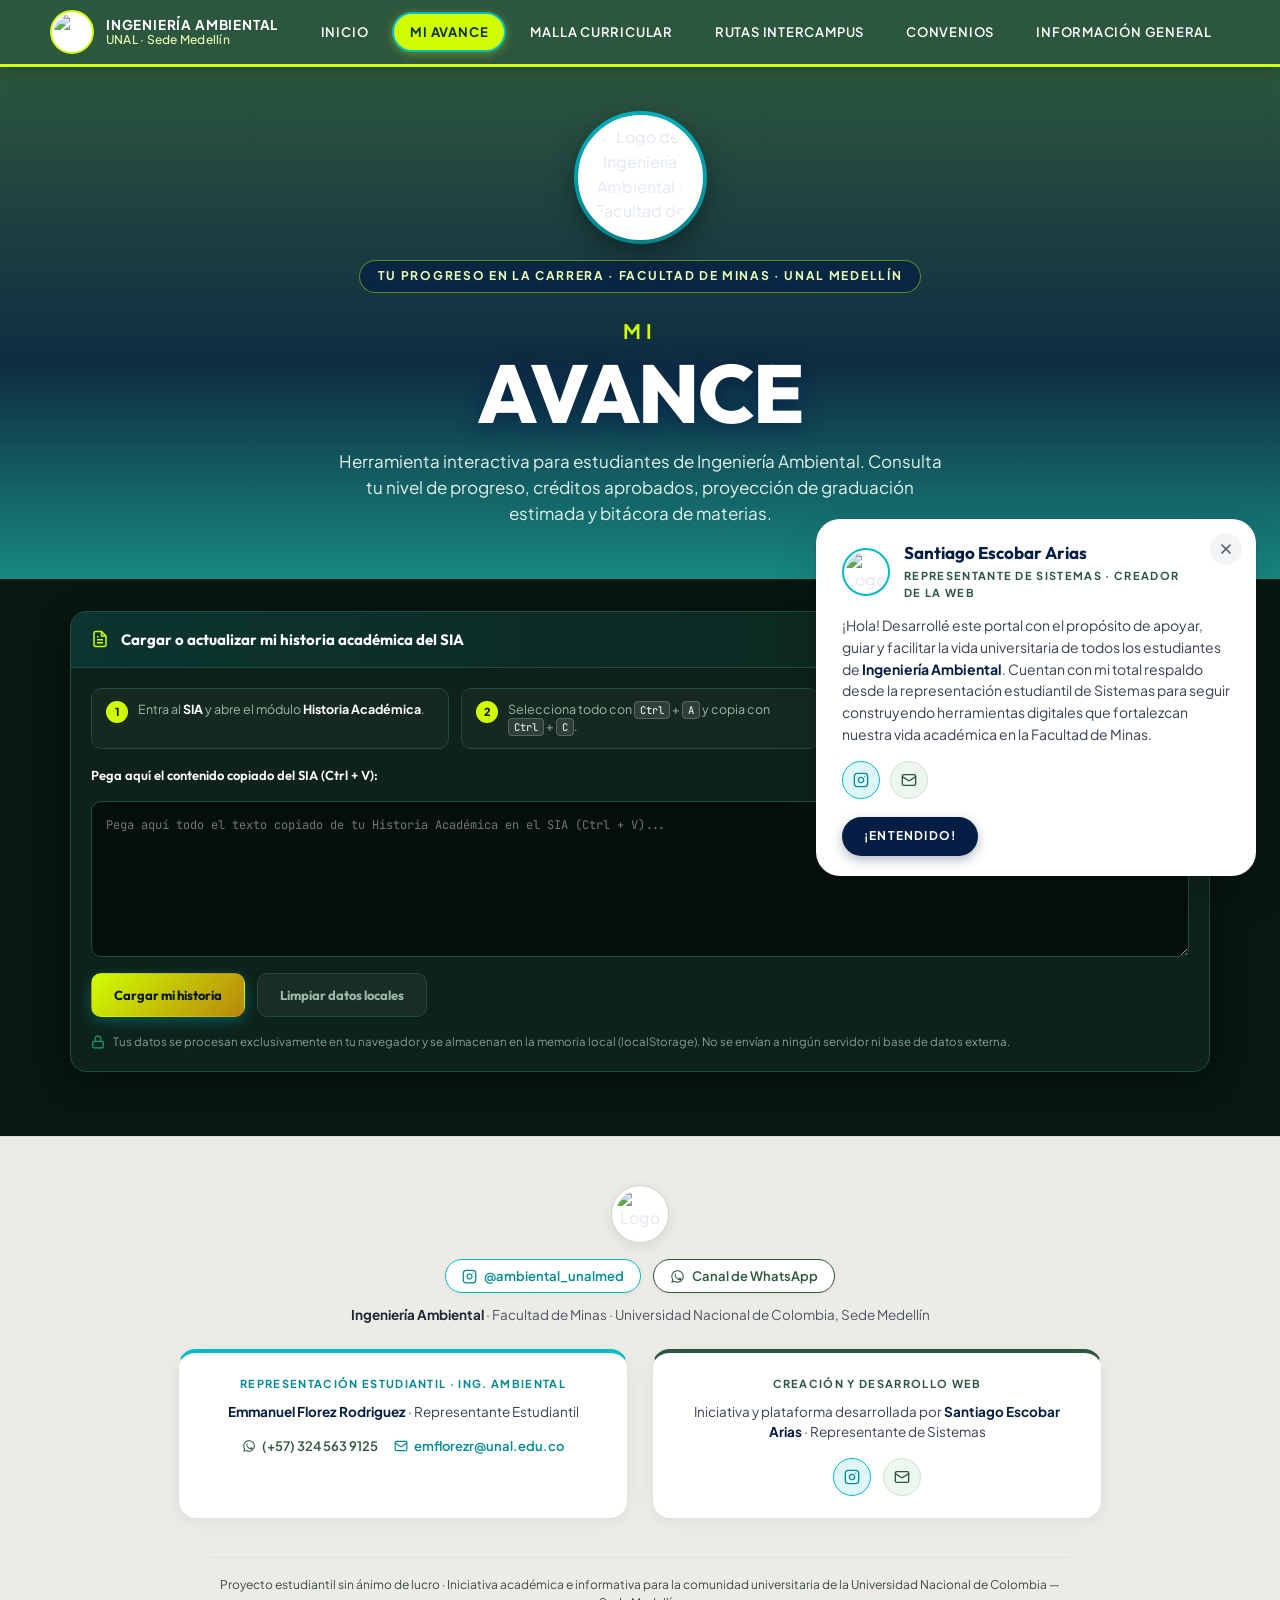
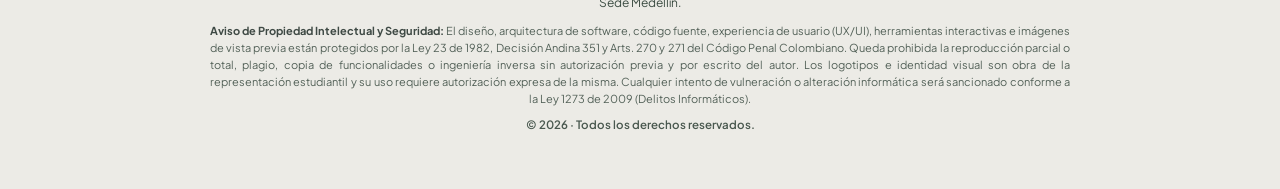
==== avance.html @ 19f37928 "Integración mi avance" ====
<!doctype html>
<!-- ==============================================================================
   PORTAL WEB OFICIAL · INGENIERÍA AMBIENTAL · FACULTAD DE MINAS · UNAL MEDELLÍN
   Módulo Mi Avance: panel de progreso, proyección de graduación y bitácora académica.
   Plan 3529 · 174 créditos exigidos · Todos los derechos reservados © 2026.
   ============================================================================== -->
<html lang="es">
<head>
  <meta charset="utf-8">
  <meta name="viewport" content="width=device-width, initial-scale=1">
  <title>Mi Avance · Ingeniería Ambiental UNAL Medellín</title>
  <meta name="description" content="Consulta tu nivel en la carrera de Ingeniería Ambiental, tu proyección de graduación, créditos aprobados y materias cursadas a partir de tu historia académica del SIA.">
  <link rel="icon" type="image/png" href="img/favicon.png">
  <link rel="preconnect" href="https://fonts.googleapis.com">
  <link rel="preconnect" href="https://fonts.gstatic.com" crossorigin>
  <link rel="stylesheet" href="https://fonts.googleapis.com/css2?family=Outfit:wght@400;500;600;700;800&family=Plus+Jakarta+Sans:ital,wght@0,400;0,500;0,600;0,700;0,800;1,400;1,600&family=JetBrains+Mono:wght@500;700&display=swap">
  <link rel="stylesheet" href="css/base.css">
  <link rel="stylesheet" href="css/avance.css">
</head>
<body data-pagina="avance">

  <div id="barra"></div>

  <!-- PORTADA -->
  <section class="portada portada--corta foto foto--panoramica">
    <div class="contenedor portada__contenido">
      <div class="portada__logo-wrap">
        <img class="portada__logo" src="img/logo-ambiental.png" alt="Logo de Ingeniería Ambiental · Facultad de Minas" width="115" height="115">
      </div>
      <p class="portada__lugar">Tu progreso en la carrera · Facultad de Minas · UNAL Medellín</p>
      <h1 class="portada__titulo">
        <span class="portada__antetitulo">Mi</span>
        <span class="letras-varsity">Avance</span>
      </h1>
      <p class="portada__texto">Herramienta interactiva para estudiantes de Ingeniería Ambiental. Consulta tu nivel de progreso, créditos aprobados, proyección de graduación estimada y bitácora de materias.</p>
    </div>
  </section>

  <main>
    <section class="seccion avance" aria-label="Mi avance en la carrera">
      <div class="contenedor avance__contenedor">

        <!-- ENTRADA: CARGAR / ACTUALIZAR HISTORIA ACADÉMICA -->
        <details class="entrada" id="entrada" open>
          <summary class="entrada__resumen">
            <span class="entrada__resumen-icono" aria-hidden="true">
              <svg viewBox="0 0 24 24" fill="none" stroke="currentColor" stroke-width="2" width="18" height="18"><path d="M14 2H6a2 2 0 0 0-2 2v16a2 2 0 0 0 2 2h12a2 2 0 0 0 2-2V8z"/><polyline points="14 2 14 8 20 8"/><line x1="16" y1="13" x2="8" y2="13"/><line x1="16" y1="17" x2="8" y2="17"/><polyline points="10 9 9 9 8 9"/></svg>
            </span>
            <span class="entrada__resumen-texto">Cargar o actualizar mi historia académica del SIA</span>
            <span class="entrada__resumen-flecha" aria-hidden="true">▼</span>
          </summary>
          <div class="entrada__cuerpo">
            <ol class="entrada__pasos">
              <li><b>1</b><span>Entra al <strong>SIA</strong> y abre el módulo <strong>Historia Académica</strong>.</span></li>
              <li><b>2</b><span>Selecciona todo con <kbd>Ctrl</kbd> + <kbd>A</kbd> y copia con <kbd>Ctrl</kbd> + <kbd>C</kbd>.</span></li>
              <li><b>3</b><span>Pega aquí abajo y dale <strong>Cargar mi historia</strong>.</span></li>
            </ol>
            <label class="entrada__etiqueta" for="historia-texto">Pega aquí el contenido copiado del SIA (Ctrl + V):</label>
            <textarea id="historia-texto" class="entrada__texto" rows="7" spellcheck="false" placeholder="Pega aquí todo el texto copiado de tu Historia Académica en el SIA (Ctrl + V)..."></textarea>
            <p class="entrada__error" id="entrada-error" role="alert" hidden></p>
            <div class="entrada__acciones">
              <button type="button" class="boton-juego" id="btn-guardar">Cargar mi historia</button>
              <button type="button" class="boton-juego boton-juego--suave" id="btn-borrar">Limpiar datos locales</button>
            </div>
            <p class="entrada__privacidad">
              <svg viewBox="0 0 24 24" fill="none" stroke="currentColor" stroke-width="2" width="14" height="14" aria-hidden="true"><rect width="18" height="11" x="3" y="11" rx="2" ry="2"/><path d="M7 11V7a5 5 0 0 1 10 0v4"/></svg>
              <span>Tus datos se procesan exclusivamente en tu navegador y se almacenan en la memoria local (localStorage). No se envían a ningún servidor ni base de datos externa.</span>
            </p>
          </div>
        </details>

        <!-- PANTALLA DE JUEGO / AVANCE -->
        <div id="avance-juego" hidden></div>

      </div>
    </section>
  </main>

  <div id="pie"></div>

  <!-- SCRIPTS -->
  <script src="js/comun.js"></script>
  <script src="js/avance-lector.js"></script>
  <script src="js/avance.js"></script>
</body>
</html>
---- css/base.css ----
/* =========================================================
   INGENIERÍA AMBIENTAL · UNAL MEDELLÍN — ESTILOS COMUNES
   Los usan todas las páginas (módulos).
   1. Variables y base
   2. Fondos con fotos
   3. Barra superior y navegación
   4. Portada
   5. Títulos de sección y mensajes
   6. Pie (Diseño con dos tarjetas oficiales)
   7. Mensaje flotante de bienvenida (Diseño modal oficial)
   ========================================================= */


/* ---------- 1. Variables y base ---------- */

:root {
  /* Paleta Oficial Ingeniería Ambiental */
  --verde-bosque: #2c563e;       /* Dominante principal de marca (header, tarjetas, acentos) */
  --turquesa: #00bcc8;           /* Acento acuático y recursos hídricos */
  --lima-vibrante: #d0ff01;      /* Acento neón (botones primarios, tabs activas, badges) */
  --lima-suave: #ecffb6;         /* Fondo suave de insignias y elementos secundarios */
  --azul-marino: #031d44;        /* Contraste profundo para textos y sombras */

  --color-primario: var(--verde-bosque);
  --color-acento: var(--lima-vibrante);
  --color-secundario: var(--turquesa);

  --azul: #008a94;
  --azul-oscuro: #031d44;
  --azul-brillante: #00bcc8;
  --papel: #f4f6f4;
  --tinta: #14221d;
  --tinta-suave: #2d3f35;
  --gris: #5a6e63;
  --linea: #dbe4dd;

  /* Colores de los componentes de la malla (identidad gráfica Ingeniería Ambiental) */
  --fundamentacion: #028090;     /* Turquesa Hídrico (Agua, Clima, Atmósfera y Ciencias Básicas) */
  --disciplinar: #2c563e;        /* Verde Bosque (Biosfera, Ecosistemas y Gestión Ambiental) */
  --libre: #b45309;              /* Ámbar Solar (Energía Solar, Tierra y Electivas) */

  /* Tipografías modernas que evocan Ingeniería Ambiental y Sostenibilidad */
  --letra-titulo: 'Outfit', -apple-system, BlinkMacSystemFont, "Segoe UI", Roboto, sans-serif;
  --letra-universidad: 'Plus Jakarta Sans', -apple-system, BlinkMacSystemFont, "Segoe UI", Roboto, sans-serif;
  --letra-texto: 'Plus Jakarta Sans', -apple-system, BlinkMacSystemFont, "Segoe UI", Roboto, sans-serif;
  --letra-estrecha: 'Plus Jakarta Sans', -apple-system, BlinkMacSystemFont, "Segoe UI", Roboto, sans-serif;
}

*, *::before, *::after { box-sizing: border-box; }
[hidden] { display: none !important; }

html { scroll-behavior: smooth; }

body {
  margin: 0;
  font-family: var(--letra-texto);
  line-height: 1.55;
  color: var(--tinta);
  background: url(../img/textura.svg), var(--papel);
}

h1, h2, h3, h4, p { margin: 0; }
svg { display: block; }
button { font: inherit; color: inherit; cursor: pointer; }
a { color: var(--azul); }

.contenedor {
  width: min(1180px, 100% - 32px);
  margin-inline: auto;
}

.solo-lectores {
  position: absolute;
  width: 1px; height: 1px;
  overflow: hidden;
  clip-path: inset(50%);
  white-space: nowrap;
}

@keyframes aparecer {
  from { opacity: 0; transform: translateY(8px); }
  to { opacity: 1; transform: none; }
}


/* ---------- 2. Fondos con fotos de la Facultad de Minas / Entorno Ambiental ----------
   Uso: class="foto foto--entrada". La foto va en ::before y un velo ambiental en ::after. */

.foto {
  position: relative;
  isolation: isolate;
  overflow: hidden;
  background-color: var(--verde-bosque);
}
.foto::before,
.foto::after {
  content: '';
  position: absolute;
  z-index: -1;
}
.foto::before {
  inset: -14px;
  background-size: cover;
  background-position: center;
  filter: blur(2px);
}
.foto::after {
  inset: 0;
  background: linear-gradient(180deg, rgba(44, 86, 62, 0.84) 0%, rgba(3, 29, 68, 0.72) 58%, rgba(0, 188, 200, 0.48) 100%);
}
.foto--entrada::before { background-image: url(../img/parque-old-providence.jpg); }
.foto--panoramica::before,
.foto--edificio::before { background-image: url(../img/providencia-panoramica.jpg); }


/* ---------- 3. Barra superior y navegación ---------- */

.barra {
  position: sticky;
  top: 0;
  z-index: 20;
  background: var(--verde-bosque);
  border-bottom: 3.5px solid var(--lima-vibrante);
  box-shadow: 0 4px 20px -6px rgba(10, 35, 20, .6);
}
.barra__contenido {
  display: flex;
  align-items: center;
  justify-content: space-between;
  gap: 16px;
  min-height: 64px;
}
.barra__marca {
  display: flex;
  align-items: center;
  gap: 12px;
  color: #fff;
  text-decoration: none;
}
.barra__escudo { width: 44px; height: 44px; flex: none; display: flex; align-items: center; justify-content: center; }
.barra__escudo-img {
  width: 44px;
  height: 44px;
  border-radius: 50%;
  object-fit: contain;
  padding: 2px;
  border: 2px solid var(--lima-vibrante);
  background: #fff;
  display: block;
}
.barra__texto {
  display: flex;
  flex-direction: column;
  font-family: var(--letra-universidad);
  font-size: 13.5px;
  font-weight: 700;
  line-height: 1.2;
  letter-spacing: .06em;
  text-transform: uppercase;
  color: #ffffff;
}
.barra__texto small {
  font-family: var(--letra-texto);
  font-size: 12px;
  letter-spacing: .02em;
  text-transform: none;
  color: var(--lima-suave);
  font-weight: 500;
}

.nav { display: flex; gap: 6px; }
.nav a {
  padding: 8px 16px;
  border-radius: 999px;
  border: 2px solid transparent;
  font-family: var(--letra-universidad);
  font-size: 13px;
  letter-spacing: .06em;
  text-transform: uppercase;
  font-weight: 600;
  text-decoration: none;
  white-space: nowrap;
  color: #ffffff;
  transition: background .15s, color .15s, border-color .15s;
}
.nav a:hover {
  background: rgba(255, 255, 255, .15);
  color: var(--lima-vibrante);
}
.nav a[aria-current="page"] {
  background: var(--lima-vibrante);
  color: #143021;
  border-color: var(--turquesa);
  font-weight: 700;
  box-shadow: 0 2px 10px rgba(208, 255, 1, .35);
}
.nav a:focus-visible { outline: 3px solid var(--lima-vibrante); outline-offset: 2px; }

/* Botón menú móvil (oculto en pantallas grandes) */
.barra__boton-menu {
  display: none;
  align-items: center;
  gap: 8px;
  padding: 8px 14px;
  border-radius: 999px;
  border: 1.5px solid rgba(255, 255, 255, 0.35);
  background: rgba(255, 255, 255, 0.1);
  color: #fff;
  font-family: var(--letra-universidad);
  font-size: 12px;
  letter-spacing: .1em;
  text-transform: uppercase;
  font-weight: 600;
  transition: background .15s, border-color .15s, color .15s, transform .1s;
}
.barra__boton-menu:hover {
  background: rgba(255, 255, 255, 0.2);
  border-color: #fff;
}
.barra__boton-menu:active {
  transform: scale(0.97);
}
.barra__boton-menu:focus-visible {
  outline: 3px solid var(--lima-vibrante);
  outline-offset: 2px;
}
.barra__icono {
  width: 18px;
  height: 18px;
  display: flex;
  align-items: center;
  justify-content: center;
}
.barra__icono svg {
  width: 18px;
  height: 18px;
}
.barra__icono--cerrar {
  display: none;
}

/* Estado abierto en la barra */
.barra.is-menu-abierto .barra__boton-menu {
  background: #fff;
  color: var(--verde-bosque);
  border-color: var(--lima-vibrante);
}
.barra.is-menu-abierto .barra__icono--abrir {
  display: none;
}
.barra.is-menu-abierto .barra__icono--cerrar {
  display: flex;
}


/* ---------- 4. Portada ---------- */

.portada__contenido {
  display: flex;
  flex-direction: column;
  align-items: center;
  text-align: center;
  padding: 72px 0 80px;
}
.portada--corta .portada__contenido { padding: 48px 0 52px; }

.portada__lugar {
  display: inline-flex;
  align-items: center;
  gap: 8px;
  padding: 6px 18px;
  border-radius: 999px;
  background: rgba(3, 29, 68, 0.65);
  border: 1.5px solid rgba(208, 255, 1, 0.45);
  color: var(--lima-suave);
  font-family: var(--letra-universidad);
  font-size: 12px;
  font-weight: 700;
  letter-spacing: .14em;
  text-transform: uppercase;
  margin-bottom: 16px;
  backdrop-filter: blur(8px);
}
.portada__titulo { margin-top: 6px; }
.portada__antetitulo {
  display: block;
  font-family: var(--letra-universidad);
  font-size: clamp(14px, 2.2vw, 20px);
  letter-spacing: .25em;
  text-transform: uppercase;
  color: var(--lima-vibrante);
  font-weight: 700;
  margin-bottom: 6px;
}

/* Tipografía de portada moderna y ambiental */
.letras-varsity {
  position: relative;
  display: inline-block;
  font-family: var(--letra-titulo);
  font-weight: 800;
  font-size: clamp(48px, 9vw, 98px);
  line-height: 1;
  letter-spacing: -0.02em;
  text-transform: uppercase;
  color: #ffffff;
  text-shadow: 0 4px 22px rgba(3, 29, 68, 0.75);
}
.portada--corta .letras-varsity { font-size: clamp(40px, 7vw, 82px); }
.letras-varsity--sub {
  display: block;
  margin-top: 4px;
  font-size: clamp(44px, 8.5vw, 92px);
  letter-spacing: -0.01em;
  background: linear-gradient(135deg, #00bcc8 0%, #d0ff01 100%);
  -webkit-background-clip: text;
  -webkit-text-fill-color: transparent;
  filter: drop-shadow(0 4px 18px rgba(3, 29, 68, 0.6));
}
.letras-varsity::before {
  display: none;
}

.portada__logo-wrap {
  margin-bottom: 20px;
}
.portada__logo {
  width: 125px;
  height: 125px;
  border-radius: 50%;
  object-fit: contain;
  padding: 6px;
  border: 4px solid #fff;
  box-shadow: 0 10px 30px rgba(0, 0, 0, .45), 0 0 0 4px var(--turquesa);
  background: #fff;
  display: block;
  margin: 0 auto;
  transition: transform .25s ease;
}
.portada__logo:hover {
  transform: scale(1.05);
}

.portada__subtitulo {
  margin-top: 14px;
  font-family: var(--letra-titulo);
  font-size: clamp(24px, 4.2vw, 44px);
  letter-spacing: .02em;
  text-transform: uppercase;
  font-weight: 700;
  color: #fff;
}
.portada__texto {
  max-width: 620px;
  margin-top: 14px;
  font-size: 17px;
  color: #e2f4ea;
}

.portada__cifras {
  display: flex;
  flex-wrap: wrap;
  justify-content: center;
  margin: 36px 0 0;
  padding: 4px;
  list-style: none;
  border: 1.5px solid rgba(208, 255, 1, .4);
  border-radius: 24px;
  background: rgba(44, 86, 62, .75);
  backdrop-filter: blur(10px);
  box-shadow: 0 14px 34px -10px rgba(0,0,0,0.45);
}
.portada__cifras li {
  display: flex;
  flex-direction: column;
  align-items: center;
  justify-content: center;
  min-width: 130px;
  padding: 12px 24px;
  font-family: var(--letra-titulo);
  font-weight: 700;
  font-size: 26px;
  line-height: 1.1;
  letter-spacing: .02em;
  text-transform: uppercase;
  color: var(--lima-vibrante);
}
.portada__cifras li + li { border-left: 1px solid rgba(255, 255, 255, .25); }
.portada__cifras small {
  margin-top: 3px;
  font-family: var(--letra-texto);
  font-weight: 600;
  font-size: 12px;
  letter-spacing: .02em;
  text-transform: none;
  color: var(--lima-suave);
}

.portada__boton {
  display: inline-flex;
  align-items: center;
  gap: 12px;
  height: 54px;
  margin-top: 28px;
  padding: 0 28px;
  border-radius: 999px;
  background: var(--lima-vibrante);
  color: #143021;
  font-family: var(--letra-universidad);
  font-weight: 700;
  font-size: 14.5px;
  letter-spacing: .08em;
  text-transform: uppercase;
  text-decoration: none;
  box-shadow: 0 8px 24px -4px rgba(208, 255, 1, .5), 0 0 0 3px rgba(0, 188, 200, 0.4);
  transition: transform .15s, background .15s, box-shadow .15s;
}
.portada__boton:hover {
  transform: translateY(-2px);
  background: #e2ff4f;
  box-shadow: 0 12px 28px -4px rgba(208, 255, 1, .65), 0 0 0 3px var(--turquesa);
}
.portada__boton svg { width: 18px; height: 18px; color: #143021; }

.portada__acciones {
  display: flex;
  flex-wrap: wrap;
  align-items: center;
  justify-content: center;
  gap: 16px;
  margin-top: 28px;
}
.portada__acciones .portada__boton {
  margin-top: 0;
}
.portada__boton--secundario {
  background: rgba(3, 29, 68, .85);
  color: #fff;
  border: 1.5px solid rgba(255, 255, 255, .4);
  box-shadow: 0 10px 24px -10px rgba(0, 0, 0, .5);
}
.portada__boton--secundario:hover {
  background: var(--verde-bosque);
  border-color: var(--turquesa);
  color: #fff;
  box-shadow: 0 12px 26px -8px rgba(0, 188, 200, .4);
}
.portada__boton--secundario svg {
  color: var(--turquesa);
}


/* ---------- 5. Títulos de sección y mensajes ---------- */

.seccion { padding: 72px 0; }

.seccion-titulo {
  max-width: 680px;
  margin: 0 auto 40px;
  text-align: center;
}
.seccion-titulo__antetitulo {
  font-family: var(--letra-universidad);
  font-size: 12.5px;
  font-weight: 700;
  letter-spacing: .2em;
  text-transform: uppercase;
  color: #008a94;
}
.seccion-titulo h2 {
  margin-top: 6px;
  font-family: var(--letra-titulo);
  font-weight: 700;
  font-size: clamp(30px, 4.5vw, 44px);
  line-height: 1.15;
  color: var(--verde-bosque);
  -webkit-text-stroke: 0;
  filter: none;
}
.seccion-titulo__intro { margin-top: 12px; font-size: 16.5px; color: var(--tinta-suave); }

.aviso {
  max-width: 560px;
  margin: 40px auto;
  padding: 22px 24px;
  border: 2px dashed var(--azul);
  border-radius: 18px;
  background: #fff;
  text-align: center;
  color: var(--tinta-suave);
}
.aviso strong { color: var(--azul-marino); }
.aviso code {
  padding: 2px 6px;
  border-radius: 6px;
  background: #eef3f9;
  font-size: 14px;
}

.cargando {
  padding: 48px 0;
  text-align: center;
  font-family: var(--letra-universidad);
  letter-spacing: .2em;
  text-transform: uppercase;
  font-size: 13px;
  color: var(--gris);
}


/* ---------- 6. Pie de Página (Idéntico al diseño con 2 tarjetas) ---------- */

.pie {
  background: #ecebe6;
  border-top: 1px solid #dddcd6;
  padding: 48px 16px 56px;
  display: flex;
  flex-direction: column;
  align-items: center;
  gap: 24px;
}

.pie__marca-central {
  display: flex;
  flex-direction: column;
  align-items: center;
  text-align: center;
  gap: 12px;
  max-width: 680px;
  margin: 0 auto;
}

.pie__escudo {
  width: 58px;
  height: 58px;
  display: flex;
  align-items: center;
  justify-content: center;
  margin-bottom: 2px;
}

.pie__escudo-img {
  width: 58px;
  height: 58px;
  border-radius: 50%;
  object-fit: contain;
  background: #ffffff;
  padding: 4px;
  border: 1px solid #d4d3cc;
  box-shadow: 0 4px 14px rgba(0, 0, 0, 0.08);
  display: block;
}

.pie__pildoras-carrera {
  display: inline-flex;
  align-items: center;
  justify-content: center;
  gap: 12px;
  flex-wrap: wrap;
  margin-top: 2px;
}

.pie__pildora {
  display: inline-flex;
  align-items: center;
  gap: 7px;
  padding: 6px 16px;
  border-radius: 999px;
  background: #ffffff;
  border: 1px solid #dfded8;
  font-size: 13px;
  font-weight: 600;
  text-decoration: none;
  box-shadow: 0 2px 6px rgba(0, 0, 0, 0.04);
  transition: transform .15s, border-color .15s, box-shadow .15s;
}

.pie__pildora:hover {
  transform: translateY(-1px);
  box-shadow: 0 4px 12px rgba(0, 0, 0, 0.08);
}

.pie__pildora--ig {
  color: var(--azul);
  border-color: var(--turquesa);
}
.pie__pildora--ig:hover {
  background: rgba(0, 188, 200, 0.08);
  border-color: var(--azul);
}

.pie__pildora--wpp {
  color: var(--verde-bosque);
  border-color: var(--verde-bosque);
}
.pie__pildora--wpp:hover {
  background: rgba(44, 86, 62, 0.08);
  border-color: var(--verde-bosque);
}

.pie__titulo-carrera {
  font-size: 13.5px;
  color: #4b5563;
  line-height: 1.5;
  margin: 0;
}

.pie__titulo-carrera strong {
  color: #1f2937;
  font-weight: 700;
}

/* Rejilla de dos tarjetas */
.pie__tarjetas-grid {
  display: grid;
  grid-template-columns: repeat(2, minmax(320px, 450px));
  justify-content: center;
  gap: 24px;
  width: min(940px, 100%);
  margin: 0 auto;
}

.pie__tarjeta {
  background: #ffffff;
  border-radius: 18px;
  padding: 22px 24px;
  box-shadow: 0 4px 18px rgba(0, 0, 0, 0.05);
  border: 1px solid #e2e1db;
  text-align: center;
  display: flex;
  flex-direction: column;
  align-items: center;
  gap: 10px;
  position: relative;
  overflow: hidden;
}

.pie__tarjeta--representacion {
  border-top: 4px solid var(--turquesa);
}

.pie__tarjeta--desarrollo {
  border-top: 4px solid var(--verde-bosque);
}

.pie__tarjeta-sub {
  font-family: var(--letra-universidad);
  font-size: 11px;
  font-weight: 700;
  letter-spacing: .12em;
  text-transform: uppercase;
}

.pie__tarjeta--representacion .pie__tarjeta-sub {
  color: var(--azul);
}

.pie__tarjeta--desarrollo .pie__tarjeta-sub {
  color: var(--verde-bosque);
}

.pie__tarjeta-nombre {
  font-size: 13.5px;
  line-height: 1.45;
  color: #374151;
  margin: 0;
}

.pie__tarjeta-nombre strong {
  color: var(--azul-marino);
  font-weight: 700;
}

.pie__tarjeta-enlaces {
  display: flex;
  align-items: center;
  justify-content: center;
  gap: 16px;
  flex-wrap: wrap;
  margin-top: 4px;
}

.pie__tarjeta-enlaces--segunda {
  margin-top: 0;
}

.pie__tarjeta-enlaces--iconos {
  display: flex;
  align-items: center;
  justify-content: center;
  gap: 12px;
  margin-top: 6px;
}

.pie__enlace-icono {
  display: inline-flex;
  align-items: center;
  justify-content: center;
  width: 38px;
  height: 38px;
  border-radius: 50%;
  text-decoration: none;
  transition: transform .15s ease, background-color .15s ease, color .15s ease, box-shadow .15s ease;
}

.pie__enlace-icono:hover {
  transform: translateY(-2px);
}

.pie__enlace-icono--ig {
  background: #e0f7fa;
  border: 1px solid var(--turquesa);
  color: var(--azul);
}

.pie__enlace-icono--ig:hover {
  background: var(--turquesa);
  color: #ffffff;
  box-shadow: 0 4px 12px rgba(0, 188, 200, .35);
}

.pie__enlace-icono--correo {
  background: #eef7ee;
  border: 1px solid #c8e6c9;
  color: var(--verde-bosque);
}

.pie__enlace-icono--correo:hover {
  background: var(--verde-bosque);
  color: #ffffff;
  box-shadow: 0 4px 12px rgba(44, 86, 62, .35);
}

.pie__enlace-contacto {
  display: inline-flex;
  align-items: center;
  gap: 6px;
  font-size: 13px;
  text-decoration: none;
  font-weight: 600;
  transition: color .15s, transform .15s;
}

.pie__enlace-contacto:hover {
  transform: translateY(-1px);
}

.pie__enlace-contacto--wpp {
  color: var(--verde-bosque);
}
.pie__enlace-contacto--wpp:hover {
  color: var(--turquesa);
}

.pie__enlace-contacto--correo {
  color: var(--azul);
}
.pie__enlace-contacto--correo:hover {
  color: var(--azul-marino);
}

.pie__enlace-contacto--ig {
  color: var(--azul);
}
.pie__enlace-contacto--ig:hover {
  color: var(--verde-bosque);
}


/* ---------- 7. Mensaje flotante de bienvenida (Diseño modal oficial) ---------- */

.toast-autor {
  position: fixed;
  bottom: 24px;
  right: 24px;
  z-index: 9999;
  max-width: 440px;
  width: calc(100% - 32px);
  pointer-events: none;
  opacity: 0;
  transform: translateY(24px) scale(0.96);
  transition: opacity .35s cubic-bezier(0.16, 1, 0.3, 1), transform .35s cubic-bezier(0.16, 1, 0.3, 1);
}

.toast-autor.is-visible {
  pointer-events: auto;
  opacity: 1;
  transform: translateY(0) scale(1);
}

.toast-autor.is-hiding {
  opacity: 0;
  transform: translateY(16px) scale(0.95);
}

.toast-autor__tarjeta {
  background: #ffffff;
  border-radius: 24px;
  padding: 24px 26px 20px;
  box-shadow: 0 20px 48px -10px rgba(0, 0, 0, 0.22), 0 0 0 1px rgba(0, 0, 0, 0.06);
  display: flex;
  flex-direction: column;
  gap: 14px;
  position: relative;
}

.toast-autor__cerrar {
  position: absolute;
  top: 14px;
  right: 14px;
  width: 32px;
  height: 32px;
  border-radius: 50%;
  background: #f3f4f6;
  border: none;
  color: #4b5563;
  display: grid;
  place-items: center;
  cursor: pointer;
  transition: background .15s, color .15s, transform .1s;
}

.toast-autor__cerrar:hover {
  background: #e5e7eb;
  color: #111827;
  transform: scale(1.05);
}

.toast-autor__cabecera {
  display: flex;
  align-items: center;
  gap: 14px;
  padding-right: 32px;
}

.toast-autor__avatar {
  width: 48px;
  height: 48px;
  border-radius: 50%;
  border: 2px solid var(--turquesa);
  padding: 2px;
  background: #ffffff;
  flex-shrink: 0;
  overflow: hidden;
}

.toast-autor__avatar-img {
  width: 100%;
  height: 100%;
  object-fit: contain;
  border-radius: 50%;
  display: block;
}

.toast-autor__titulos {
  display: flex;
  flex-direction: column;
  gap: 2px;
}

.toast-autor__nombre {
  font-family: var(--letra-titulo);
  font-size: 17px;
  font-weight: 700;
  color: var(--azul-marino);
  line-height: 1.2;
}

.toast-autor__cargo {
  font-family: var(--letra-universidad);
  font-size: 11px;
  font-weight: 700;
  letter-spacing: .12em;
  text-transform: uppercase;
  color: var(--verde-bosque);
  margin-top: 2px;
}

.toast-autor__mensaje {
  font-size: 14px;
  line-height: 1.55;
  color: #374151;
  margin: 0;
}

.toast-autor__mensaje strong {
  color: var(--azul-marino);
  font-weight: 700;
}

.toast-autor__pildoras {
  display: flex;
  flex-wrap: wrap;
  gap: 8px;
  margin-top: 2px;
}

.toast-autor__pildora {
  display: inline-flex;
  align-items: center;
  gap: 6px;
  border-radius: 999px;
  padding: 6px 14px;
  font-size: 12.5px;
  font-weight: 600;
  text-decoration: none;
  transition: transform .15s, box-shadow .15s;
}

.toast-autor__pildora:hover {
  transform: translateY(-1px);
}

.toast-autor__pildora--wpp {
  background: #ecfdf5;
  border: 1px solid #a7f3d0;
  color: var(--verde-bosque);
}

.toast-autor__pildora--ig {
  background: #e0f7fa;
  border: 1px solid var(--turquesa);
  color: var(--azul);
}

.toast-autor__pildora--correo {
  background: #eef7ee;
  border: 1px solid #c8e6c9;
  color: var(--verde-bosque);
}

.toast-autor__pildoras--iconos {
  display: flex;
  align-items: center;
  gap: 10px;
}

.toast-autor__pildora--icono {
  width: 38px;
  height: 38px;
  padding: 0;
  display: inline-flex;
  align-items: center;
  justify-content: center;
  border-radius: 50%;
}

.toast-autor__pildora--icono svg {
  flex-shrink: 0;
}

.toast-autor__pildora--ig:hover {
  background: var(--turquesa);
  color: #ffffff;
  box-shadow: 0 4px 12px rgba(0, 188, 200, .35);
}

.toast-autor__pildora--correo:hover {
  background: var(--verde-bosque);
  color: #ffffff;
  box-shadow: 0 4px 12px rgba(44, 86, 62, .35);
}

.toast-autor__btn-ok {
  background: var(--azul-marino);
  color: #ffffff;
  border: none;
  border-radius: 999px;
  padding: 10px 22px;
  font-family: var(--letra-universidad);
  font-size: 12px;
  font-weight: 700;
  letter-spacing: .1em;
  text-transform: uppercase;
  cursor: pointer;
  width: fit-content;
  margin-top: 4px;
  box-shadow: 0 4px 12px rgba(3, 29, 68, 0.3);
  transition: background .15s, transform .1s;
}

.toast-autor__btn-ok:hover {
  background: var(--verde-bosque);
  transform: translateY(-1px);
}


/* ---------- Tablet y móvil ---------- */

@keyframes menuDesplegar {
  from {
    opacity: 0;
    transform: translateY(-8px);
  }
  to {
    opacity: 1;
    transform: translateY(0);
  }
}

@media (min-width: 981px) and (max-width: 1120px) {
  .nav a {
    padding: 8px 12px;
    font-size: 12px;
  }
}

@media (max-width: 980px) {
  .barra__contenido {
    min-height: 58px;
    padding-block: 8px;
  }
  .barra__boton-menu {
    display: inline-flex;
    flex-shrink: 0;
  }
  .nav {
    display: none;
    position: absolute;
    top: 100%;
    left: 0;
    right: 0;
    background: var(--verde-bosque);
    border-bottom: 3.5px solid var(--lima-vibrante);
    box-shadow: 0 16px 30px -6px rgba(0, 0, 0, .65);
    padding: 16px;
    flex-direction: column;
    gap: 8px;
    max-height: calc(100vh - 65px);
    overflow-y: auto;
  }
  .barra.is-menu-abierto .nav {
    display: flex;
    animation: menuDesplegar .2s ease-out;
  }
  .nav a {
    width: 100%;
    padding: 12px 16px;
    border-radius: 12px;
    font-size: 13px;
    letter-spacing: .06em;
    text-align: center;
    border: 1px solid rgba(255, 255, 255, 0.15);
    background: rgba(255, 255, 255, 0.08);
  }
  .nav a:hover {
    background: rgba(255, 255, 255, 0.18);
    color: var(--lima-vibrante);
  }
  .nav a[aria-current="page"] {
    background: var(--lima-vibrante);
    color: #143021;
    border: 2px solid var(--turquesa);
    font-weight: 700;
  }
}

@media (max-width: 720px) {
  .portada__contenido { padding: 48px 0 56px; }
  .portada__cifras li { min-width: 50%; }
  .portada__cifras li:nth-child(odd) { border-left: 0; }
  .portada__cifras li:nth-child(n + 3) { border-top: 1px solid rgba(255, 255, 255, .25); }
  .seccion { padding: 52px 0; }

  .pie__tarjetas-grid {
    grid-template-columns: 1fr;
  }
}

@media (max-width: 480px) {
  .toast-autor {
    bottom: 12px;
    right: 12px;
    left: 12px;
    width: auto;
    max-width: none;
  }
  .toast-autor__tarjeta {
    padding: 18px 18px 16px;
  }
  .toast-autor__btn-ok {
    text-align: center;
    width: 100%;
  }
  .barra__escudo,
  .barra__escudo-img {
    width: 38px;
    height: 38px;
  }
  .barra__texto {
    font-size: 12px;
    letter-spacing: .04em;
  }
  .barra__texto small {
    font-size: 10.5px;
  }
  .barra__boton-menu {
    padding: 7px 11px;
    font-size: 11px;
  }
}

/* ---------- Pie legal y derechos de autor ---------- */


/* ---------- Aviso Legal y Propiedad Intelectual ---------- */
.pie__legal {
  display: flex;
  flex-direction: column;
  align-items: center;
  gap: 10px;
  max-width: 860px;
  margin: 14px auto 0;
  padding-top: 18px;
  border-top: 1px solid var(--linea, rgba(0, 0, 0, 0.12));
  text-align: center;
}

.pie__legal-texto {
  font-family: var(--letra-texto, sans-serif);
  font-size: 12px;
  color: var(--tinta-suave, #555555);
  line-height: 1.5;
  margin: 0;
  opacity: 0.92;
}

.pie__legal-aviso {
  font-family: var(--letra-texto, sans-serif);
  font-size: 11px;
  color: var(--tinta-suave, #666666);
  line-height: 1.55;
  margin: 0;
  opacity: 0.8;
  text-align: justify;
  text-align-last: center;
}

.pie__legal-aviso strong {
  color: var(--tinta, #222222);
}

.pie__copyright {
  font-family: var(--letra-texto, sans-serif);
  font-size: 11.5px;
  font-weight: 600;
  color: var(--tinta-suave, #555555);
  line-height: 1.4;
  margin: 0;
  opacity: 0.85;
}
---- css/avance.css ----
/* ==============================================================================
   PORTAL WEB OFICIAL · INGENIERÍA AMBIENTAL · UNAL SEDE MEDELLÍN
   ESTILOS DEL MÓDULO MI AVANCE
   Diseñado para alta legibilidad, estética ambiental profunda (bosque profundo, turquesa hídrico y lima vibrante)
   y total respuesta responsiva en ordenadores, tablets y móviles.
   Todos los derechos reservados © 2026.
   ============================================================================== */

:root {
  --fondo-avance: #071711;
  --panel: #0d221a;
  --panel-elevado: #132d23;
  --panel-destacado: #1a392d;
  --borde: #214b3a;
  --borde-brillo: #2f6952;
  --verde-bosque: #2c563e;
  --verde-bosque-brillo: #3d7555;
  --verde-suave: #e8f5ee;
  --turquesa: #00bcc8;
  --turquesa-oscuro: #008a94;
  --turquesa-suave: #e0f9fb;
  --lima-vibrante: #d0ff01;
  --lima-suave: #ecffb6;
  --lima-brillo: #bce600;
  --ambar: #b45309;
  --ambar-brillo: #f59e0b;
  --ambar-suave: #fef3c7;
  --fundamentacion: #028090;
  --disciplinar: #2c563e;
  --libre: #b45309;
  --verde-catalizador: #10B981;
  --azul-curso: #00bcc8;
  --suave: #9ab8a8;
  --luz: #f4f6f4;

  /* Aliases de compatibilidad */
  --dorado-ambar: var(--lima-vibrante);
  --dorado-suave: var(--lima-suave);
  --dorado-brillo: var(--lima-brillo);
  --verde-minas: var(--verde-bosque);
  --terracota: var(--turquesa);
  --terracota-suave: var(--turquesa-suave);
  --naranja-flama: var(--ambar-brillo);
  --letra-titulo: 'Outfit', -apple-system, BlinkMacSystemFont, "Segoe UI", Roboto, sans-serif;
  --letra-texto: 'Plus Jakarta Sans', -apple-system, BlinkMacSystemFont, "Segoe UI", Roboto, sans-serif;
  --letra-codigo: 'JetBrains Mono', monospace;
}

body[data-pagina="avance"] {
  background-color: var(--fondo-avance);
  color: #E2E8F0;
  min-height: 100vh;
}

.avance {
  padding: 32px 0 64px;
}

.avance__contenedor {
  max-width: 1200px;
  margin: 0 auto;
  padding-inline: 20px;
  display: flex;
  flex-direction: column;
  gap: 24px;
  box-sizing: border-box;
}

/* ---------- Formulario / Entrada de Historia Académica ---------- */
.entrada {
  background: var(--panel);
  border: 1px solid var(--borde);
  border-radius: 16px;
  overflow: hidden;
  box-shadow: 0 8px 30px rgba(0, 0, 0, 0.4);
  transition: border-color .2s ease;
}

.entrada:hover {
  border-color: var(--dorado-ambar);
}

.entrada__resumen {
  display: flex;
  align-items: center;
  gap: 12px;
  padding: 16px 20px;
  background: linear-gradient(90deg, rgba(0, 188, 200, 0.12), transparent);
  cursor: pointer;
  font-family: var(--letra-titulo);
  font-weight: 700;
  font-size: 15px;
  color: #fff;
  user-select: none;
  list-style: none;
}

.entrada__resumen::-webkit-details-marker {
  display: none;
}

.entrada__resumen-icono {
  color: var(--dorado-ambar);
  display: flex;
  align-items: center;
}

.entrada__resumen-texto {
  flex: 1;
}

.entrada__resumen-flecha {
  font-size: 11px;
  color: var(--suave);
  transition: transform .2s ease;
}

.entrada[open] .entrada__resumen-flecha {
  transform: rotate(180deg);
}

.entrada__cuerpo {
  padding: 20px;
  display: flex;
  flex-direction: column;
  gap: 16px;
  border-top: 1px solid var(--borde);
}

.entrada__pasos {
  display: grid;
  grid-template-columns: repeat(3, 1fr);
  gap: 12px;
  margin: 0;
  padding: 0;
  list-style: none;
}

.entrada__pasos li {
  background: rgba(255, 255, 255, 0.03);
  border: 1px solid var(--borde);
  border-radius: 10px;
  padding: 12px 14px;
  display: flex;
  align-items: flex-start;
  gap: 10px;
  font-size: 12.5px;
  color: var(--suave);
  line-height: 1.4;
}

.entrada__pasos b {
  display: inline-flex;
  align-items: center;
  justify-content: center;
  width: 22px;
  height: 22px;
  border-radius: 50%;
  background: var(--dorado-ambar);
  color: #071711;
  font-size: 11px;
  font-weight: 800;
  flex-shrink: 0;
}

.entrada__pasos strong {
  color: #fff;
}

.entrada__pasos kbd {
  background: rgba(255, 255, 255, 0.1);
  border: 1px solid rgba(255, 255, 255, 0.2);
  border-radius: 4px;
  padding: 1px 5px;
  font-size: 10.5px;
  font-family: var(--letra-codigo);
  color: #fff;
}

.entrada__etiqueta {
  font-family: var(--letra-titulo);
  font-size: 13px;
  font-weight: 600;
  color: #fff;
}

.entrada__texto {
  width: 100%;
  background: #05100c;
  border: 1.5px solid var(--borde);
  border-radius: 10px;
  padding: 14px;
  color: #F1F5F9;
  font-family: var(--letra-codigo);
  font-size: 12px;
  line-height: 1.5;
  resize: vertical;
  min-height: 130px;
  box-sizing: border-box;
  transition: border-color .2s ease;
}

.entrada__texto:focus {
  outline: none;
  border-color: var(--dorado-ambar);
  box-shadow: 0 0 0 3px rgba(0, 188, 200, 0.25);
}

.entrada__error {
  margin: 0;
  padding: 10px 14px;
  border-radius: 8px;
  background: rgba(239, 68, 68, 0.15);
  border: 1px solid rgba(239, 68, 68, 0.35);
  color: #FCA5A5;
  font-size: 12.5px;
}

.entrada__acciones {
  display: flex;
  gap: 12px;
  flex-wrap: wrap;
}

.boton-juego {
  display: inline-flex;
  align-items: center;
  justify-content: center;
  gap: 8px;
  padding: 11px 22px;
  border-radius: 10px;
  border: 1px solid transparent;
  background: linear-gradient(135deg, var(--dorado-ambar), #B8860B);
  color: #071711;
  font-family: var(--letra-titulo);
  font-size: 13px;
  font-weight: 700;
  cursor: pointer;
  transition: all .2s ease;
  box-shadow: 0 4px 14px rgba(0, 188, 200, 0.35);
}

.boton-juego:hover {
  filter: brightness(1.1);
  transform: translateY(-1px);
}

.boton-juego--suave {
  background: rgba(255, 255, 255, 0.05);
  border-color: var(--borde);
  color: var(--suave);
  box-shadow: none;
}

.boton-juego--suave:hover {
  background: rgba(255, 255, 255, 0.09);
  color: #fff;
  border-color: rgba(255, 255, 255, 0.3);
}

.boton-juego--mini {
  padding: 6px 14px;
  font-size: 11.5px;
  border-radius: 6px;
}

.entrada__privacidad {
  margin: 0;
  display: flex;
  align-items: center;
  gap: 8px;
  font-size: 11.5px;
  color: var(--suave);
  opacity: .85;
}

.entrada__privacidad svg {
  color: var(--verde-catalizador);
  flex-shrink: 0;
}

/* ---------- Aviso cuando el texto no contiene Ingeniería Ambiental ---------- */
.aviso-juego {
  margin: 0 0 16px;
  padding: 12px 16px;
  background: rgba(245, 158, 11, 0.12);
  border: 1px dashed #F59E0B;
  border-radius: 10px;
  font-size: 12.5px;
  color: #FCD34D;
}

/* ---------- Tarjeta HUD del Jugador ---------- */
.jugador {
  background: var(--panel);
  border: 1px solid var(--borde);
  border-radius: 18px;
  padding: 24px;
  display: grid;
  grid-template-columns: auto 1fr auto;
  gap: 24px;
  align-items: center;
  box-shadow: 0 10px 32px rgba(0, 0, 0, 0.45);
  position: relative;
  overflow: hidden;
}

.jugador::before {
  content: '';
  position: absolute;
  top: 0;
  left: 0;
  right: 0;
  height: 3px;
  background: linear-gradient(90deg, var(--dorado-ambar), var(--verde-minas), var(--dorado-ambar));
}

.jugador__avatar {
  position: relative;
  width: 100px;
  height: 100px;
  display: grid;
  place-items: center;
  flex-shrink: 0;
}

.anillo {
  position: absolute;
  inset: 0;
  width: 100%;
  height: 100%;
  transform: rotate(-90deg);
}

.anillo__pista {
  fill: none;
  stroke: rgba(255, 255, 255, 0.08);
  stroke-width: 6;
}

.anillo__curso {
  fill: none;
  stroke: var(--naranja-flama);
  stroke-width: 6;
  stroke-dasharray: var(--len) calc(100 - var(--len));
  stroke-dashoffset: calc(-1 * var(--ini));
  stroke-linecap: round;
  transition: all 1s ease;
}

.anillo__valor {
  fill: none;
  stroke: var(--dorado-ambar);
  stroke-width: 6;
  stroke-dasharray: var(--pct) calc(100 - var(--pct));
  stroke-linecap: round;
  transition: stroke-dasharray 1s ease;
}

.jugador__escudo-wrap {
  width: 72px;
  height: 72px;
  border-radius: 50%;
  overflow: hidden;
  background: #040d09;
  display: grid;
  place-items: center;
  border: 2px solid var(--borde);
}

.jugador__escudo {
  width: 80%;
  height: 80%;
  object-fit: contain;
}

.jugador__nivel {
  position: absolute;
  bottom: -6px;
  background: var(--dorado-ambar);
  color: #071711;
  font-family: var(--letra-titulo);
  font-weight: 800;
  font-size: 12px;
  padding: 2px 9px;
  border-radius: 999px;
  box-shadow: 0 2px 6px rgba(0, 0, 0, 0.4);
  display: inline-flex;
  align-items: center;
  gap: 3px;
  letter-spacing: .02em;
}

.jugador__nivel small {
  font-size: 8.5px;
  opacity: .85;
}

.jugador__datos {
  display: flex;
  flex-direction: column;
  gap: 4px;
  min-width: 0;
}

.jugador__fila-sup {
  display: flex;
  align-items: center;
  gap: 10px;
  flex-wrap: wrap;
}

.etiqueta-hud {
  margin: 0;
  font-family: var(--letra-titulo);
  font-size: 11px;
  letter-spacing: .12em;
  color: var(--dorado-ambar);
  font-weight: 800;
}

.jugador__ingles {
  font-family: var(--letra-titulo);
  font-size: 11px;
  font-weight: 700;
  padding: 2px 8px;
  border-radius: 999px;
}

.jugador__ingles--ok {
  background: rgba(16, 185, 129, 0.15);
  border: 1px solid rgba(16, 185, 129, 0.4);
  color: #34D399;
}

.jugador__ingles--pendiente {
  background: rgba(245, 158, 11, 0.15);
  border: 1px solid rgba(245, 158, 11, 0.4);
  color: #FBBF24;
}

.jugador__nombre-wrap {
  display: block;
}

.visualmente-oculto {
  position: absolute;
  width: 1px;
  height: 1px;
  padding: 0;
  margin: -1px;
  overflow: hidden;
  clip: rect(0, 0, 0, 0);
  border: 0;
}

.jugador__nombre {
  background: transparent;
  border: 0;
  border-bottom: 1.5px dashed rgba(255, 255, 255, 0.2);
  color: #fff;
  font-family: var(--letra-titulo);
  font-size: 24px;
  font-weight: 800;
  padding: 2px 0;
  width: 100%;
  max-width: 480px;
  box-sizing: border-box;
  transition: border-color .2s ease;
}

.jugador__nombre:focus {
  outline: none;
  border-bottom-color: var(--dorado-ambar);
}

.jugador__rango {
  margin: 0;
  font-size: 13.5px;
  color: var(--dorado-suave);
  font-weight: 600;
}

.jugador__programa {
  margin: 0;
  font-size: 12px;
  color: var(--suave);
}

/* XP / Barra de Avance */
.xp {
  margin-top: 8px;
  display: flex;
  flex-direction: column;
  gap: 5px;
}

.xp__barra {
  position: relative;
  height: 10px;
  background: rgba(255, 255, 255, 0.08);
  border-radius: 999px;
  overflow: hidden;
}

.xp__relleno {
  position: absolute;
  top: 0;
  left: 0;
  bottom: 0;
  width: var(--ancho);
  background: linear-gradient(90deg, #B8860B, var(--dorado-ambar), var(--verde-catalizador));
  border-radius: 999px;
  transition: width 1s ease;
}

.xp__curso {
  position: absolute;
  top: 0;
  left: var(--inicio);
  bottom: 0;
  width: var(--ancho);
  background: repeating-linear-gradient(45deg, var(--naranja-flama), var(--naranja-flama) 6px, #cf5320 6px, #cf5320 12px);
  opacity: .85;
}

.xp__texto {
  display: flex;
  justify-content: space-between;
  font-family: var(--letra-titulo);
  font-size: 12px;
  color: var(--suave);
}

.xp__texto b {
  color: #fff;
}

.xp__siguiente {
  margin: 0;
  font-size: 11px;
  color: var(--suave);
  opacity: .85;
}

.xp__siguiente b {
  color: var(--dorado-ambar);
}

.jugador__acciones {
  display: flex;
  align-items: center;
  justify-content: flex-end;
}

.btn-juego {
  display: inline-flex;
  align-items: center;
  gap: 6px;
  padding: 8px 16px;
  border-radius: 8px;
  border: 1px solid var(--borde);
  background: rgba(255, 255, 255, 0.04);
  color: var(--suave);
  font-family: var(--letra-titulo);
  font-size: 12px;
  font-weight: 600;
  cursor: pointer;
  transition: all .15s ease;
  white-space: nowrap;
}

.btn-juego:hover {
  background: rgba(255, 255, 255, 0.1);
  color: #fff;
  border-color: var(--dorado-ambar);
}

/* ---------- Cuadrícula de Estadísticas ---------- */
.estadisticas {
  display: grid;
  grid-template-columns: repeat(6, minmax(0, 1fr));
  gap: 12px;
  margin: 0;
  padding: 0;
  list-style: none;
  width: 100%;
  box-sizing: border-box;
}

.estadistica {
  background: var(--panel);
  border: 1px solid var(--borde);
  border-radius: 14px;
  padding: 14px 16px;
  display: flex;
  flex-direction: column;
  gap: 4px;
  box-shadow: 0 4px 16px rgba(0, 0, 0, 0.3);
}

.estadistica__valor {
  font-family: var(--letra-titulo);
  font-size: 26px;
  font-weight: 800;
  color: #fff;
  line-height: 1.1;
  display: flex;
  align-items: baseline;
  gap: 2px;
}

.estadistica__valor small {
  font-size: 14px;
  color: var(--suave);
  font-weight: 600;
}

.estadistica__etiqueta {
  font-size: 12px;
  color: var(--suave);
}

.estadistica--verde .estadistica__valor { color: var(--lima-vibrante); }
.estadistica--turquesa .estadistica__valor { color: var(--turquesa); }
.estadistica--ambar .estadistica__valor { color: var(--ambar-brillo); }
.estadistica--terracota .estadistica__valor { color: var(--turquesa); }
.estadistica--dorado .estadistica__valor { color: var(--lima-vibrante); }
.estadistica--olivino .estadistica__valor { color: var(--verde-catalizador); }
.estadistica--verde .estadistica__valor { color: var(--verde-catalizador); }
.estadistica--naranja .estadistica__valor { color: var(--naranja-flama); }

/* ---------- Panel Graduación y Meta ---------- */
.meta {
  background: var(--panel);
  border: 1px solid var(--borde);
  border-radius: 16px;
  padding: 24px;
  display: grid;
  grid-template-columns: 1fr 1fr;
  gap: 20px 32px;
  align-items: center;
  box-shadow: 0 6px 24px rgba(0, 0, 0, 0.35);
}

.panel__cabecera {
  grid-column: 1 / -1;
  margin: 0;
}

.panel__titulo {
  margin: 0;
  font-family: var(--letra-titulo);
  font-size: 13px;
  font-weight: 700;
  letter-spacing: .08em;
  text-transform: uppercase;
  color: var(--dorado-ambar);
}

.meta__valor {
  margin: 0;
  font-family: var(--letra-titulo);
  font-size: 42px;
  font-weight: 800;
  color: #fff;
  line-height: 1;
}

.meta__valor--listo {
  color: var(--verde-catalizador);
  font-size: 26px;
}

.meta__texto {
  margin: 0;
  font-size: 13.5px;
  color: #CBD5E1;
  line-height: 1.5;
}

.meta__texto b {
  color: #fff;
}

.meta__ritmo {
  display: flex;
  flex-direction: column;
  gap: 8px;
  font-size: 12.5px;
  color: var(--suave);
}

.meta__ritmo input[type="range"] {
  accent-color: var(--dorado-ambar);
  cursor: pointer;
}

.meta__ritmo-escala {
  display: flex;
  justify-content: space-between;
  font-size: 10.5px;
  color: var(--suave);
}

.meta__aviso {
  grid-column: 1 / -1;
  margin: 0;
  font-size: 11.5px;
  color: var(--suave);
  opacity: .8;
}

/* ---------- Pestañas de Juego (Ruta, Misiones, Bitácora) ---------- */
.pestanas-juego,
.pestanas {
  display: flex;
  gap: 8px;
  position: relative;
  border-bottom: 1px solid var(--borde);
  padding-bottom: 2px;
  margin-top: 8px;
}

.pestana-juego,
.pestana {
  background: transparent !important;
  border: 0 !important;
  outline: none;
  color: var(--suave) !important;
  font-family: var(--letra-titulo);
  font-size: 14px;
  font-weight: 700;
  padding: 10px 20px;
  cursor: pointer;
  border-radius: 8px 8px 0 0;
  transition: all .2s ease;
}

.pestana-juego:hover,
.pestana:hover {
  color: #fff !important;
  background: rgba(255, 255, 255, 0.05) !important;
}

.pestana-juego.is-activa,
.pestana.is-activa {
  color: var(--lima-vibrante) !important;
  background: rgba(208, 255, 1, 0.1) !important;
}

.pestanas-juego__indicador {
  position: absolute;
  bottom: -1px;
  left: 0;
  height: 2.5px;
  background: var(--lima-vibrante);
  box-shadow: 0 0 8px rgba(208, 255, 1, 0.6);
  border-radius: 999px;
  transform: translateX(var(--x, 0));
  width: var(--w, 0);
  transition: transform .25s ease, width .25s ease;
}

.pestana-panel,
.panel-pestana {
  display: flex;
  flex-direction: column;
  gap: 20px;
}

.pestana-panel[hidden],
.panel-pestana[hidden] {
  display: none !important;
}

.pestana-panel.entra,
.panel-pestana.entra {
  animation: panelEntra .3s ease;
}

@keyframes panelEntra {
  from { opacity: 0; transform: translateY(6px); }
  to { opacity: 1; transform: translateY(0); }
}

.pestana-panel.entra {
  animation: fadeInPanel .25s ease;
}

@keyframes fadeInPanel {
  from { opacity: 0; transform: translateY(6px); }
  to { opacity: 1; transform: none; }
}

/* ---------- Pestaña 1: Mapa Semestral ---------- */
.mapa {
  background: var(--panel);
  border: 1px solid var(--borde);
  border-radius: 16px;
  padding: 24px;
  display: flex;
  flex-direction: column;
  gap: 16px;
}

.mapa__scroll {
  overflow-x: auto;
  padding-bottom: 12px;
}

.mapa__lista {
  display: grid;
  grid-template-columns: repeat(var(--columnas), minmax(68px, 1fr));
  gap: 14px;
  margin: 0;
  padding: 20px 0 0;
  list-style: none;
  align-items: flex-end;
  min-height: 220px;
}

.mapa__col {
  display: flex;
  flex-direction: column;
  align-items: center;
  gap: 6px;
  height: 100%;
  justify-content: flex-end;
}

.mapa__cr {
  font-family: var(--letra-codigo);
  font-size: 11px;
  color: var(--suave);
}

.mapa__barra {
  width: 32px;
  height: 140px;
  background: rgba(255, 255, 255, 0.04);
  border: 1px solid var(--borde);
  border-radius: 8px;
  overflow: hidden;
  display: flex;
  flex-direction: column-reverse;
  position: relative;
}

.mapa__col--curso .mapa__barra {
  border: 1.5px dashed var(--naranja-flama);
  background: rgba(230, 126, 34, 0.08);
}

.mapa__col--proyectado .mapa__barra {
  border: 1.5px dashed var(--borde-brillo);
}

.mapa__tramo--ok {
  width: 100%;
  background: linear-gradient(180deg, var(--verde-catalizador), var(--verde-minas));
  border-radius: 4px;
  transition: height .8s ease;
}

.mapa__col--curso .mapa__tramo--ok {
  background: linear-gradient(180deg, #F59E0B, var(--naranja-flama));
}

.mapa__col--proyectado .mapa__tramo--ok {
  background: linear-gradient(180deg, #3B82F6, #1E3A8A);
  opacity: .75;
}

.mapa__tramo--mal {
  width: 100%;
  background: linear-gradient(180deg, #EF4444, #991B1B);
}

.mapa__periodo {
  font-family: var(--letra-titulo);
  font-size: 11.5px;
  font-weight: 700;
  color: #fff;
  white-space: nowrap;
}

.mapa__marca {
  font-size: 11px;
  color: var(--suave);
}

.mapa__col--hecho .mapa__marca { color: var(--verde-catalizador); }
.mapa__col--curso .mapa__marca { color: var(--naranja-flama); }

.mapa__leyenda {
  display: flex;
  gap: 16px;
  margin: 0;
  padding: 0;
  list-style: none;
  font-size: 12px;
  color: var(--suave);
  flex-wrap: wrap;
}

.mapa__leyenda li {
  display: flex;
  align-items: center;
  gap: 6px;
}

.mapa__leyenda i {
  width: 12px;
  height: 12px;
  border-radius: 3px;
  display: inline-block;
}

.l-ok { background: var(--verde-catalizador); }
.l-mal { background: #EF4444; }
.l-curso { background: var(--naranja-flama); }
.l-proy { background: #3B82F6; }

/* ---------- Pestaña 2: Misiones por Componente ---------- */
.misiones {
  background: var(--panel);
  border: 1px solid var(--borde);
  border-radius: 16px;
  padding: 24px;
  display: flex;
  flex-direction: column;
  gap: 16px;
}

.misiones__lista {
  display: flex;
  flex-direction: column;
  gap: 12px;
  margin: 0;
  padding: 0;
  list-style: none;
}

.mision {
  background: rgba(255, 255, 255, 0.02);
  border: 1px solid var(--borde);
  border-left: 4px solid var(--color, var(--dorado-ambar));
  border-radius: 10px;
  padding: 14px 18px;
  display: flex;
  flex-direction: column;
  gap: 8px;
}

.mision__cabecera {
  display: flex;
  justify-content: space-between;
  align-items: center;
  gap: 12px;
}

.mision__nombre {
  font-family: var(--letra-titulo);
  font-size: 14px;
  font-weight: 700;
  color: #fff;
}

.mision__estado {
  font-family: var(--letra-titulo);
  font-size: 11px;
  font-weight: 800;
  color: var(--dorado-ambar);
}

.mision__estado--lista {
  color: var(--verde-catalizador);
}

.mision__barra {
  position: relative;
  height: 7px;
  background: rgba(255, 255, 255, 0.08);
  border-radius: 999px;
  overflow: hidden;
}

.mision__relleno {
  position: absolute;
  top: 0;
  left: 0;
  bottom: 0;
  width: var(--ancho);
  background: var(--color, var(--dorado-ambar));
  border-radius: 999px;
  transition: width .8s ease;
}

.mision__curso {
  position: absolute;
  top: 0;
  left: var(--inicio);
  bottom: 0;
  width: var(--ancho);
  background: var(--naranja-flama);
  opacity: .85;
}

.mision__detalle {
  margin: 0;
  font-size: 11.5px;
  color: var(--suave);
}

.mision__detalle b {
  color: #fff;
}

/* ---------- Pestaña 3: Bitácora Académica ---------- */
.historial {
  background: var(--panel);
  border: 1px solid var(--borde);
  border-radius: 16px;
  padding: 20px;
  box-shadow: 0 4px 20px rgba(0, 0, 0, 0.3);
}

.panel__titulo--resumen {
  cursor: pointer;
  user-select: none;
}

.historial__vacio {
  margin: 16px 0 0;
  font-size: 13px;
  color: var(--suave);
}

.historial__tabla-wrap {
  margin-top: 16px;
  overflow-x: auto;
}

.historial__tabla {
  width: 100%;
  border-collapse: collapse;
  font-size: 12.5px;
}

.historial__tabla th {
  text-align: left;
  padding: 10px 12px;
  font-family: var(--letra-titulo);
  font-size: 11px;
  font-weight: 700;
  text-transform: uppercase;
  letter-spacing: .08em;
  color: var(--suave);
  border-bottom: 1px solid var(--borde);
}

.historial__tabla td {
  padding: 10px 12px;
  border-bottom: 1px solid rgba(255, 255, 255, 0.04);
  color: #CBD5E1;
}

.historial__tabla tr:last-child td {
  border-bottom: 0;
}

.historial__tabla tr.es-mala td {
  background: rgba(239, 68, 68, 0.05);
}

.historial__tabla strong {
  display: block;
  color: #fff;
}

.historial__tabla small {
  font-family: var(--letra-codigo);
  font-size: 11px;
  color: var(--suave);
}

.etiqueta-tipologia {
  font-size: 10.5px;
  padding: 2px 7px;
  border-radius: 4px;
  background: rgba(255, 255, 255, 0.06);
  border: 1px solid var(--borde);
  color: var(--suave);
  white-space: nowrap;
}

.nota-valor {
  font-family: var(--letra-titulo);
  font-weight: 800;
  color: #fff;
  margin-right: 6px;
}

.nota-estado {
  font-size: 10px;
  font-weight: 700;
  padding: 2px 6px;
  border-radius: 4px;
  text-transform: uppercase;
}

.nota-estado--aprobada {
  background: rgba(16, 185, 129, 0.15);
  color: #34D399;
}

.nota-estado--reprobada {
  background: rgba(239, 68, 68, 0.15);
  color: #F87171;
}

/* ==============================================================================
   RESPONSIVIDAD AVANZADA (PC, TABLETS Y SMARTPHONES)
   ============================================================================== */

@media (max-width: 992px) {
  .estadisticas {
    grid-template-columns: repeat(3, minmax(0, 1fr));
  }
}

@media (max-width: 768px) {
  .avance {
    padding: 20px 0 48px;
  }

  .entrada__pasos {
    grid-template-columns: 1fr;
    gap: 8px;
  }

  /* HUD Móvil: compacto 2 columnas */
  .jugador {
    grid-template-columns: auto 1fr;
    padding: 16px 14px;
    gap: 14px;
  }

  .jugador__avatar {
    width: 76px;
    height: 76px;
    margin: 0;
  }

  .jugador__escudo-wrap {
    width: 54px;
    height: 54px;
  }

  .jugador__nivel {
    padding: 2px 7px;
    bottom: -5px;
  }

  .jugador__nivel small { font-size: 8px; }
  .jugador__nivel b { font-size: 11.5px; }

  .jugador__datos {
    min-width: 0;
    width: 100%;
  }

  .jugador__fila-sup {
    justify-content: flex-start;
    gap: 8px;
  }

  .jugador__nombre {
    font-size: 18px;
    text-align: left;
    margin: 0;
    max-width: 100%;
  }

  .jugador__rango {
    justify-content: flex-start;
    font-size: 13px;
    flex-wrap: wrap;
  }

  .jugador__programa {
    font-size: 11px;
  }

  .xp__texto {
    font-size: 11px;
  }

  .xp__siguiente {
    font-size: 11px;
  }

  .jugador__acciones {
    grid-column: 1 / -1;
    display: flex;
    justify-content: center;
    width: 100%;
    padding-top: 10px;
    border-top: 1px dashed var(--borde);
  }

  .jugador__acciones .btn-juego {
    width: 100%;
    justify-content: center;
  }

  /* Estadísticas en móvil: 2 columnas balanceadas */
  .estadisticas {
    grid-template-columns: repeat(2, minmax(0, 1fr));
    gap: 10px;
  }

  .estadistica {
    padding: 12px 14px;
  }

  .estadistica__valor {
    font-size: 22px;
  }

  .estadistica__etiqueta {
    font-size: 11px;
  }

  /* Meta en móvil: 1 columna vertical fluida */
  .meta {
    grid-template-columns: 1fr;
    padding: 18px 16px;
    gap: 10px;
  }

  .meta__valor, .meta__texto, .meta__ritmo, .meta .boton-juego {
    grid-column: 1;
    grid-row: auto;
  }

  .meta__valor {
    font-size: 32px;
    margin: 0;
  }

  .meta__ritmo {
    max-width: 100%;
  }

  /* Pestañas */
  .pestana-juego {
    padding: 10px 16px;
    font-size: 13px;
  }

  /* Misiones */
  .mision {
    padding: 14px 16px;
  }

  .mision__cabecera {
    flex-direction: column;
    align-items: flex-start;
    gap: 4px;
  }
}

/* Teléfonos estándar y compactos (<= 480px) */
@media (max-width: 480px) {
  .avance__contenedor {
    padding-inline: 10px;
  }

  .jugador {
    padding: 14px 12px;
    gap: 12px;
  }

  .jugador__avatar {
    width: 66px;
    height: 66px;
  }

  .jugador__escudo-wrap {
    width: 46px;
    height: 46px;
  }

  .jugador__nombre {
    font-size: 16px;
  }

  .estadisticas {
    grid-template-columns: repeat(2, minmax(0, 1fr));
    gap: 8px;
  }

  .estadistica {
    padding: 10px 10px;
  }

  .estadistica__valor {
    font-size: 19px;
  }

  .estadistica__etiqueta {
    font-size: 10.5px;
  }

  .meta__valor {
    font-size: 26px;
  }
}

/* Teléfonos ultra compactos (<= 360px) */
@media (max-width: 360px) {
  .estadisticas {
    grid-template-columns: 1fr;
  }
}
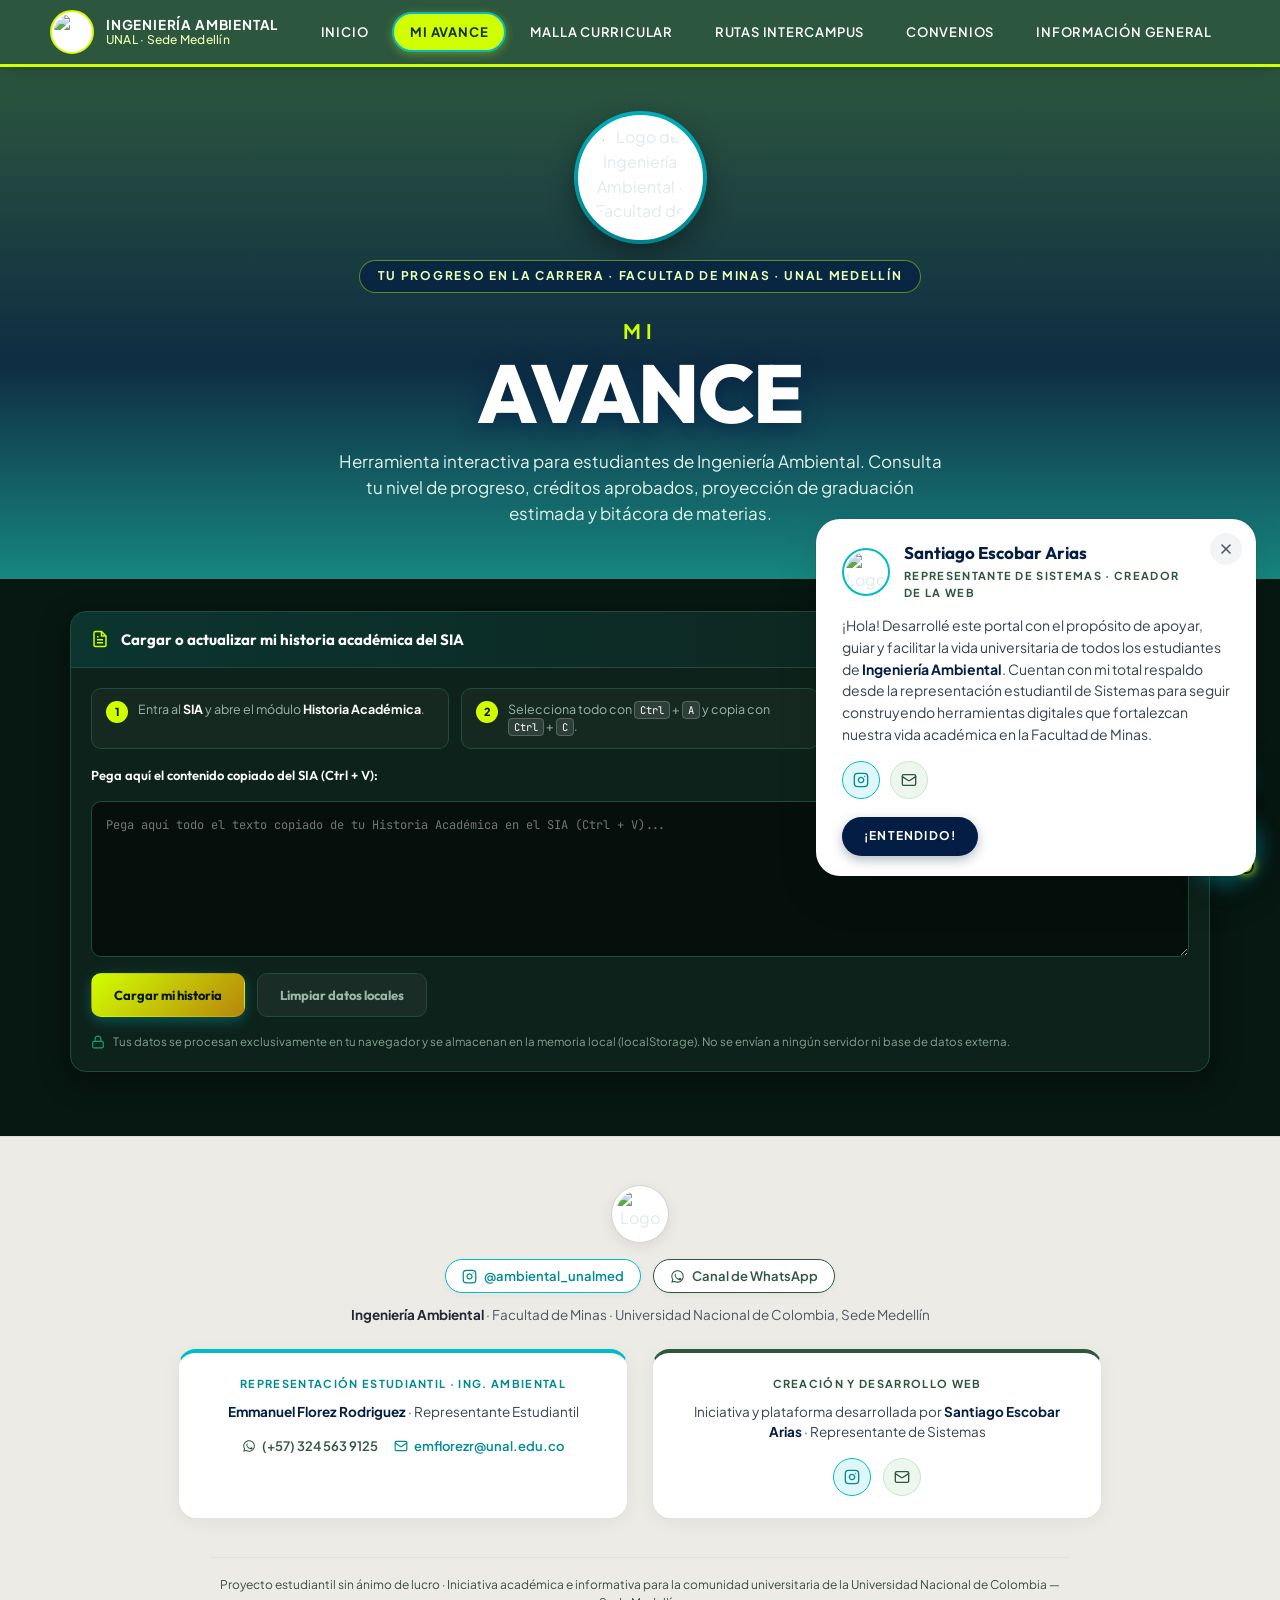
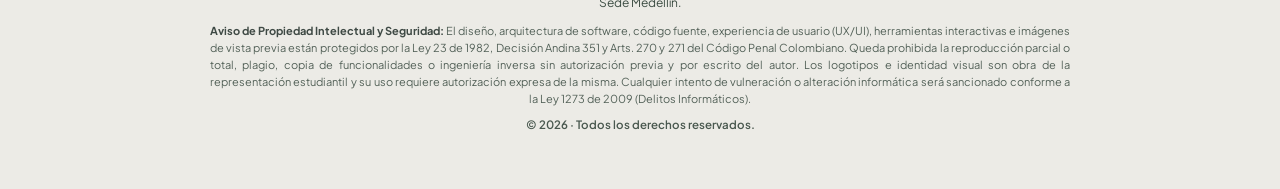
==== commit 46b397de: "integración Sofia" ====
--- a/avance.html
+++ b/avance.html
@@ -16,6 +16,7 @@
   <link rel="stylesheet" href="https://fonts.googleapis.com/css2?family=Outfit:wght@400;500;600;700;800&family=Plus+Jakarta+Sans:ital,wght@0,400;0,500;0,600;0,700;0,800;1,400;1,600&family=JetBrains+Mono:wght@500;700&display=swap">
   <link rel="stylesheet" href="css/base.css">
   <link rel="stylesheet" href="css/avance.css">
+  <link rel="stylesheet" href="css/sofia.css">
 </head>
 <body data-pagina="avance">
 
@@ -82,5 +83,6 @@
   <script src="js/comun.js"></script>
   <script src="js/avance-lector.js"></script>
   <script src="js/avance.js"></script>
+  <script src="js/sofia.js" defer></script>
 </body>
 </html>
--- a/css/avance.css
+++ b/css/avance.css
@@ -797,130 +797,244 @@
 .mapa {
   background: var(--panel);
   border: 1px solid var(--borde);
-  border-radius: 16px;
+  border-radius: 18px;
   padding: 24px;
   display: flex;
   flex-direction: column;
   gap: 16px;
+  box-shadow: 0 8px 30px rgba(0, 0, 0, 0.35);
+  position: relative;
 }
 
 .mapa__scroll {
   overflow-x: auto;
-  padding-bottom: 12px;
+  overflow-y: hidden;
+  padding: 12px 14px 18px;
+  margin: 0 -4px;
+  scroll-behavior: smooth;
+  -webkit-overflow-scrolling: touch;
+  scrollbar-width: thin;
+  scrollbar-color: var(--verde-bosque-brillo) rgba(0, 0, 0, 0.3);
+}
+
+.mapa__scroll::-webkit-scrollbar {
+  height: 8px;
+}
+
+.mapa__scroll::-webkit-scrollbar-track {
+  background: rgba(0, 0, 0, 0.35);
+  border-radius: 999px;
+  margin: 0 12px;
+}
+
+.mapa__scroll::-webkit-scrollbar-thumb {
+  background: linear-gradient(90deg, #10B981, #00BCC8);
+  border-radius: 999px;
+  border: 1.5px solid rgba(7, 23, 17, 0.8);
+}
+
+.mapa__scroll::-webkit-scrollbar-thumb:hover {
+  background: var(--lima-vibrante);
+  box-shadow: 0 0 12px rgba(208, 255, 1, 0.6);
 }
 
 .mapa__lista {
-  display: grid;
-  grid-template-columns: repeat(var(--columnas), minmax(68px, 1fr));
-  gap: 14px;
+  display: flex;
+  align-items: flex-end;
+  gap: 18px;
   margin: 0;
-  padding: 20px 0 0;
+  padding: 20px 16px 8px;
   list-style: none;
-  align-items: flex-end;
-  min-height: 220px;
+  min-height: 230px;
+  min-width: max-content;
 }
 
 .mapa__col {
   display: flex;
   flex-direction: column;
   align-items: center;
-  gap: 6px;
+  gap: 8px;
   height: 100%;
   justify-content: flex-end;
+  flex: 0 0 74px;
+  min-width: 74px;
+  transition: transform 0.22s cubic-bezier(0.16, 1, 0.3, 1);
+  cursor: default;
+}
+
+.mapa__col:hover {
+  transform: translateY(-5px);
+}
+
+.mapa__col:hover .mapa__cr {
+  color: var(--lima-vibrante);
+  background: rgba(208, 255, 1, 0.1);
+  border-color: rgba(208, 255, 1, 0.35);
+  box-shadow: 0 0 10px rgba(208, 255, 1, 0.2);
+}
+
+.mapa__col:hover .mapa__periodo {
+  color: #fff;
+  text-shadow: 0 0 8px rgba(255, 255, 255, 0.4);
 }
 
 .mapa__cr {
   font-family: var(--letra-codigo);
-  font-size: 11px;
-  color: var(--suave);
+  font-size: 11.5px;
+  font-weight: 700;
+  color: #94A3B8;
+  padding: 2px 8px;
+  border-radius: 6px;
+  background: rgba(255, 255, 255, 0.04);
+  border: 1px solid rgba(255, 255, 255, 0.07);
+  transition: all 0.2s ease;
+  white-space: nowrap;
 }
 
 .mapa__barra {
-  width: 32px;
-  height: 140px;
-  background: rgba(255, 255, 255, 0.04);
-  border: 1px solid var(--borde);
-  border-radius: 8px;
+  width: 36px;
+  height: 148px;
+  background: rgba(255, 255, 255, 0.03);
+  border: 1.5px solid rgba(255, 255, 255, 0.09);
+  border-radius: 18px;
   overflow: hidden;
   display: flex;
   flex-direction: column-reverse;
   position: relative;
+  box-shadow: inset 0 2px 8px rgba(0, 0, 0, 0.5);
+  transition: border-color 0.2s ease, box-shadow 0.2s ease;
+}
+
+.mapa__col:hover .mapa__barra {
+  border-color: rgba(208, 255, 1, 0.4);
+  box-shadow: inset 0 2px 8px rgba(0, 0, 0, 0.5), 0 0 16px rgba(208, 255, 1, 0.15);
 }
 
 .mapa__col--curso .mapa__barra {
   border: 1.5px dashed var(--naranja-flama);
-  background: rgba(230, 126, 34, 0.08);
+  background: rgba(245, 158, 11, 0.08);
+  box-shadow: 0 0 14px rgba(245, 158, 11, 0.25);
 }
 
 .mapa__col--proyectado .mapa__barra {
-  border: 1.5px dashed var(--borde-brillo);
+  border: 1.5px dashed rgba(59, 130, 246, 0.6);
+  background: rgba(59, 130, 246, 0.06);
 }
 
 .mapa__tramo--ok {
   width: 100%;
-  background: linear-gradient(180deg, var(--verde-catalizador), var(--verde-minas));
-  border-radius: 4px;
-  transition: height .8s ease;
+  background: linear-gradient(180deg, #10B981 0%, #059669 100%);
+  border-radius: 6px;
+  box-shadow: 0 0 10px rgba(16, 185, 129, 0.3);
+  transition: height 0.8s cubic-bezier(0.16, 1, 0.3, 1);
 }
 
 .mapa__col--curso .mapa__tramo--ok {
-  background: linear-gradient(180deg, #F59E0B, var(--naranja-flama));
+  background: linear-gradient(180deg, #FBBF24 0%, #D97706 100%);
+  box-shadow: 0 0 14px rgba(245, 158, 11, 0.4);
 }
 
 .mapa__col--proyectado .mapa__tramo--ok {
-  background: linear-gradient(180deg, #3B82F6, #1E3A8A);
-  opacity: .75;
+  background: linear-gradient(180deg, #60A5FA 0%, #2563EB 100%);
+  opacity: 0.85;
+  box-shadow: 0 0 10px rgba(59, 130, 246, 0.3);
 }
 
 .mapa__tramo--mal {
   width: 100%;
-  background: linear-gradient(180deg, #EF4444, #991B1B);
+  background: linear-gradient(180deg, #EF4444 0%, #B91C1C 100%);
+  border-radius: 6px;
+  box-shadow: 0 0 10px rgba(239, 68, 68, 0.35);
 }
 
 .mapa__periodo {
   font-family: var(--letra-titulo);
-  font-size: 11.5px;
+  font-size: 12px;
   font-weight: 700;
-  color: #fff;
+  color: #F1F5F9;
   white-space: nowrap;
+  letter-spacing: 0.02em;
 }
 
 .mapa__marca {
-  font-size: 11px;
-  color: var(--suave);
-}
-
-.mapa__col--hecho .mapa__marca { color: var(--verde-catalizador); }
-.mapa__col--curso .mapa__marca { color: var(--naranja-flama); }
+  font-size: 12px;
+  font-weight: 900;
+  color: var(--suave);
+  display: flex;
+  align-items: center;
+  justify-content: center;
+  min-height: 18px;
+}
+
+.mapa__col--hecho .mapa__marca {
+  color: #10B981;
+  text-shadow: 0 0 8px rgba(16, 185, 129, 0.7);
+}
+
+.mapa__col--curso .mapa__marca {
+  color: var(--naranja-flama);
+  text-shadow: 0 0 10px rgba(245, 158, 11, 0.85);
+  animation: pulsoMarca 1.5s infinite ease-in-out;
+}
+
+@keyframes pulsoMarca {
+  0%, 100% { transform: scale(1); opacity: 1; }
+  50% { transform: scale(1.3); opacity: 0.75; }
+}
+
+.mapa__col--proyectado .mapa__marca {
+  color: #60A5FA;
+}
 
 .mapa__leyenda {
   display: flex;
-  gap: 16px;
-  margin: 0;
-  padding: 0;
+  gap: 20px;
+  margin: 6px 0 0;
+  padding: 12px 18px;
   list-style: none;
-  font-size: 12px;
-  color: var(--suave);
+  font-size: 12.5px;
+  color: #CBD5E1;
   flex-wrap: wrap;
+  background: rgba(0, 0, 0, 0.25);
+  border-radius: 12px;
+  border: 1px solid rgba(255, 255, 255, 0.06);
+  align-items: center;
 }
 
 .mapa__leyenda li {
   display: flex;
   align-items: center;
-  gap: 6px;
-}
-
-.mapa__leyenda i {
+  gap: 8px;
+  font-weight: 500;
+}
+
+.mapa__dot {
   width: 12px;
   height: 12px;
-  border-radius: 3px;
+  border-radius: 4px;
   display: inline-block;
-}
-
-.l-ok { background: var(--verde-catalizador); }
-.l-mal { background: #EF4444; }
-.l-curso { background: var(--naranja-flama); }
-.l-proy { background: #3B82F6; }
+  flex-shrink: 0;
+}
+
+.mapa__dot--ok {
+  background: #10B981;
+  box-shadow: 0 0 8px rgba(16, 185, 129, 0.6);
+}
+
+.mapa__dot--mal {
+  background: #EF4444;
+  box-shadow: 0 0 8px rgba(239, 68, 68, 0.6);
+}
+
+.mapa__dot--curso {
+  background: var(--naranja-flama);
+  box-shadow: 0 0 8px rgba(245, 158, 11, 0.6);
+}
+
+.mapa__dot--proy {
+  background: #3B82F6;
+  box-shadow: 0 0 8px rgba(59, 130, 246, 0.6);
+}
 
 /* ---------- Pestaña 2: Misiones por Componente ---------- */
 .misiones {
@@ -1018,106 +1132,306 @@
 }
 
 /* ---------- Pestaña 3: Bitácora Académica ---------- */
+.bitacora {
+  background: var(--panel);
+  border: 1px solid var(--borde);
+  border-radius: 18px;
+  padding: 24px;
+  display: flex;
+  flex-direction: column;
+  gap: 18px;
+  box-shadow: 0 8px 30px rgba(0, 0, 0, 0.35);
+}
+
+.bitacora__filtros {
+  display: grid;
+  grid-template-columns: minmax(240px, 2fr) minmax(170px, 1fr) minmax(170px, 1fr);
+  gap: 12px;
+  align-items: center;
+}
+
+@media (max-width: 768px) {
+  .bitacora__filtros {
+    grid-template-columns: 1fr;
+  }
+}
+
+.bitacora__buscar,
+.bitacora__select {
+  height: 44px;
+  border-radius: 12px;
+  background-color: rgba(13, 38, 28, 0.85);
+  border: 1.5px solid var(--borde);
+  color: #F1F5F9;
+  font-family: var(--letra-texto);
+  font-size: 13.5px;
+  outline: none;
+  width: 100%;
+  transition: all 0.2s cubic-bezier(0.16, 1, 0.3, 1);
+  box-shadow: inset 0 2px 4px rgba(0, 0, 0, 0.3);
+}
+
+.bitacora__buscar {
+  padding: 0 16px 0 42px;
+  background-image: url("data:image/svg+xml,%3Csvg xmlns='http://www.w3.org/2000/svg' width='16' height='16' viewBox='0 0 24 24' fill='none' stroke='%239ab8a8' stroke-width='2.2' stroke-linecap='round' stroke-linejoin='round'%3E%3Ccircle cx='11' cy='11' r='8'/%3E%3Cline x1='21' y1='21' x2='16.65' y2='16.65'/%3E%3C/svg%3E");
+  background-repeat: no-repeat;
+  background-position: left 14px center;
+}
+
+.bitacora__buscar::placeholder {
+  color: rgba(154, 184, 168, 0.65);
+}
+
+.bitacora__select {
+  padding: 0 38px 0 16px;
+  cursor: pointer;
+  appearance: none;
+  -webkit-appearance: none;
+  background-image: url("data:image/svg+xml,%3Csvg xmlns='http://www.w3.org/2000/svg' width='16' height='16' viewBox='0 0 24 24' fill='none' stroke='%23d0ff01' stroke-width='2.2' stroke-linecap='round' stroke-linejoin='round'%3E%3Cpath d='m6 9 6 6 6-6'/%3E%3C/svg%3E");
+  background-repeat: no-repeat;
+  background-position: right 14px center;
+}
+
+.bitacora__buscar:focus,
+.bitacora__select:focus {
+  border-color: var(--lima-vibrante);
+  background-color: rgba(19, 48, 35, 0.95);
+  box-shadow: inset 0 2px 4px rgba(0, 0, 0, 0.3), 0 0 14px rgba(208, 255, 1, 0.25);
+}
+
+.bitacora__select option {
+  background: #0D221A;
+  color: #F1F5F9;
+  padding: 10px;
+}
+
+.bitacora__tabla-wrap {
+  width: 100%;
+  overflow-x: auto;
+  border-radius: 14px;
+  border: 1px solid rgba(255, 255, 255, 0.08);
+  background: rgba(7, 23, 17, 0.65);
+  box-shadow: 0 4px 20px rgba(0, 0, 0, 0.25);
+  scrollbar-width: thin;
+  scrollbar-color: var(--verde-bosque-brillo) rgba(0, 0, 0, 0.2);
+}
+
+.bitacora__tabla-wrap::-webkit-scrollbar {
+  height: 6px;
+}
+.bitacora__tabla-wrap::-webkit-scrollbar-track {
+  background: rgba(0, 0, 0, 0.3);
+}
+.bitacora__tabla-wrap::-webkit-scrollbar-thumb {
+  background: var(--verde-bosque-brillo);
+  border-radius: 999px;
+}
+
+.bitacora__tabla {
+  width: 100%;
+  border-collapse: separate;
+  border-spacing: 0;
+  font-size: 13px;
+  text-align: left;
+}
+
+.bitacora__tabla thead th {
+  padding: 14px 16px;
+  background: rgba(13, 38, 28, 0.95);
+  font-family: var(--letra-titulo);
+  font-size: 11px;
+  font-weight: 700;
+  text-transform: uppercase;
+  letter-spacing: 0.08em;
+  color: var(--lima-vibrante);
+  border-bottom: 2px solid var(--borde);
+  white-space: nowrap;
+}
+
+.bitacora__tabla thead th:nth-child(4),
+.bitacora__tabla thead th:nth-child(6),
+.bitacora__tabla thead th:nth-child(7) {
+  text-align: center;
+}
+
+.bitacora__fila {
+  transition: background 0.15s ease;
+}
+
+.bitacora__fila td {
+  padding: 13px 16px;
+  border-bottom: 1px solid rgba(255, 255, 255, 0.04);
+  color: #CBD5E1;
+  vertical-align: middle;
+}
+
+.bitacora__fila:last-child td {
+  border-bottom: 0;
+}
+
+.bitacora__fila:hover {
+  background: rgba(208, 255, 1, 0.04);
+}
+
+.bitacora__fila--mal {
+  background: rgba(239, 68, 68, 0.06);
+}
+.bitacora__fila--mal:hover {
+  background: rgba(239, 68, 68, 0.12);
+}
+
+.bitacora__fila--curso {
+  background: rgba(245, 158, 11, 0.05);
+}
+.bitacora__fila--curso:hover {
+  background: rgba(245, 158, 11, 0.1);
+}
+
+.bitacora__fila td:nth-child(1) {
+  font-family: var(--letra-codigo);
+  font-size: 12px;
+  font-weight: 600;
+  color: var(--suave);
+  white-space: nowrap;
+}
+
+.bitacora__fila code {
+  font-family: var(--letra-codigo);
+  font-size: 11px;
+  font-weight: 600;
+  color: #A7F3D0;
+  background: rgba(16, 185, 129, 0.08);
+  padding: 3px 8px;
+  border-radius: 6px;
+  border: 1px solid rgba(16, 185, 129, 0.2);
+  white-space: nowrap;
+  letter-spacing: 0.03em;
+}
+
+.bitacora__fila strong {
+  color: #FFFFFF;
+  font-size: 13.5px;
+  font-weight: 600;
+  line-height: 1.4;
+  display: block;
+}
+
+.bitacora__fila td:nth-child(4) {
+  text-align: center;
+  font-weight: 700;
+  color: #F1F5F9;
+}
+
+.bitacora__tip {
+  display: inline-block;
+  font-size: 10.5px;
+  font-weight: 600;
+  text-transform: uppercase;
+  letter-spacing: 0.04em;
+  padding: 3px 9px;
+  border-radius: 999px;
+  white-space: nowrap;
+}
+
+.bitacora__tip--fund {
+  background: rgba(2, 128, 144, 0.18);
+  color: #38BDF8;
+  border: 1px solid rgba(2, 128, 144, 0.4);
+}
+
+.bitacora__tip--disc {
+  background: rgba(44, 86, 62, 0.35);
+  color: #6EE7B7;
+  border: 1px solid rgba(61, 117, 85, 0.5);
+}
+
+.bitacora__tip--libre {
+  background: rgba(180, 83, 9, 0.2);
+  color: #FCD34D;
+  border: 1px solid rgba(180, 83, 9, 0.4);
+}
+
+.bitacora__tip--gen {
+  background: rgba(255, 255, 255, 0.08);
+  color: #CBD5E1;
+  border: 1px solid rgba(255, 255, 255, 0.15);
+}
+
+.bitacora__nota {
+  display: block;
+  text-align: center;
+  font-family: var(--letra-titulo);
+  font-size: 14.5px;
+  font-weight: 800;
+}
+
+.bitacora__nota--aprobada {
+  color: #FFFFFF;
+}
+
+.bitacora__nota--reprobada {
+  color: #F87171;
+  text-shadow: 0 0 8px rgba(239, 68, 68, 0.35);
+}
+
+.bitacora__nota--vacia {
+  color: var(--suave);
+  font-weight: 500;
+}
+
+.bitacora__fila td:nth-child(7) {
+  text-align: center;
+}
+
+.bitacora__tag {
+  display: inline-flex;
+  align-items: center;
+  justify-content: center;
+  gap: 5px;
+  padding: 4px 11px;
+  border-radius: 999px;
+  font-family: var(--letra-titulo);
+  font-size: 10.5px;
+  font-weight: 800;
+  text-transform: uppercase;
+  letter-spacing: 0.06em;
+  white-space: nowrap;
+}
+
+.bitacora__tag--ok {
+  background: rgba(16, 185, 129, 0.16);
+  color: #34D399;
+  border: 1.5px solid rgba(16, 185, 129, 0.4);
+  box-shadow: 0 0 10px rgba(16, 185, 129, 0.15);
+}
+
+.bitacora__tag--mal {
+  background: rgba(239, 68, 68, 0.18);
+  color: #F87171;
+  border: 1.5px solid rgba(239, 68, 68, 0.45);
+  box-shadow: 0 0 10px rgba(239, 68, 68, 0.2);
+}
+
+.bitacora__tag--curso {
+  background: rgba(245, 158, 11, 0.18);
+  color: #FBBF24;
+  border: 1.5px solid rgba(245, 158, 11, 0.45);
+  box-shadow: 0 0 10px rgba(245, 158, 11, 0.2);
+}
+
+.bitacora__vacio {
+  text-align: center;
+  padding: 36px 16px;
+  color: var(--suave);
+  font-size: 14px;
+}
+
+/* Fallback compatibilidad .historial */
 .historial {
   background: var(--panel);
   border: 1px solid var(--borde);
   border-radius: 16px;
   padding: 20px;
-  box-shadow: 0 4px 20px rgba(0, 0, 0, 0.3);
-}
-
-.panel__titulo--resumen {
-  cursor: pointer;
-  user-select: none;
-}
-
-.historial__vacio {
-  margin: 16px 0 0;
-  font-size: 13px;
-  color: var(--suave);
-}
-
-.historial__tabla-wrap {
-  margin-top: 16px;
-  overflow-x: auto;
-}
-
-.historial__tabla {
-  width: 100%;
-  border-collapse: collapse;
-  font-size: 12.5px;
-}
-
-.historial__tabla th {
-  text-align: left;
-  padding: 10px 12px;
-  font-family: var(--letra-titulo);
-  font-size: 11px;
-  font-weight: 700;
-  text-transform: uppercase;
-  letter-spacing: .08em;
-  color: var(--suave);
-  border-bottom: 1px solid var(--borde);
-}
-
-.historial__tabla td {
-  padding: 10px 12px;
-  border-bottom: 1px solid rgba(255, 255, 255, 0.04);
-  color: #CBD5E1;
-}
-
-.historial__tabla tr:last-child td {
-  border-bottom: 0;
-}
-
-.historial__tabla tr.es-mala td {
-  background: rgba(239, 68, 68, 0.05);
-}
-
-.historial__tabla strong {
-  display: block;
-  color: #fff;
-}
-
-.historial__tabla small {
-  font-family: var(--letra-codigo);
-  font-size: 11px;
-  color: var(--suave);
-}
-
-.etiqueta-tipologia {
-  font-size: 10.5px;
-  padding: 2px 7px;
-  border-radius: 4px;
-  background: rgba(255, 255, 255, 0.06);
-  border: 1px solid var(--borde);
-  color: var(--suave);
-  white-space: nowrap;
-}
-
-.nota-valor {
-  font-family: var(--letra-titulo);
-  font-weight: 800;
-  color: #fff;
-  margin-right: 6px;
-}
-
-.nota-estado {
-  font-size: 10px;
-  font-weight: 700;
-  padding: 2px 6px;
-  border-radius: 4px;
-  text-transform: uppercase;
-}
-
-.nota-estado--aprobada {
-  background: rgba(16, 185, 129, 0.15);
-  color: #34D399;
-}
-
-.nota-estado--reprobada {
-  background: rgba(239, 68, 68, 0.15);
-  color: #F87171;
 }
 
 /* ==============================================================================
--- a/css/sofia.css
+++ b/css/sofia.css
@@ -0,0 +1,728 @@
+/* ==============================================================================
+   PORTAL WEB OFICIAL · INGENIERÍA AMBIENTAL · UNAL SEDE MEDELLÍN
+   Arquitectura de software, maquetación y desarrollo de plataforma por:
+   Santiago Escobar Arias · Representante Estudiantil de Sistemas e Informática
+   Adaptado e impulsado con la Representación Estudiantil de Ingeniería Ambiental:
+   Emmanuel Florez Rodriguez · Representante Estudiantil de Ingeniería Ambiental
+   Facultad de Minas — Universidad Nacional de Colombia, Sede Medellín
+   ============================================================================== */
+
+/* ---------- sofIA: Asistente Virtual Inteligente de Ingeniería Ambiental UNAL ---------- */
+
+:root {
+  --sofia-verde-principal: #028090;
+  --sofia-verde-electrico: #00bcc8;
+  --sofia-verde-bosque: #2c563e;
+  --sofia-lima-acento: #d0ff01;
+  --sofia-fondo-tarjeta: rgba(7, 24, 20, 0.95);
+  --sofia-borde: rgba(0, 188, 200, 0.35);
+  --sofia-brillo: rgba(0, 188, 200, 0.25);
+  --sofia-texto: #eaf8f5;
+  --sofia-texto-suave: #9bdcd5;
+  --sofia-sombra: 0 20px 50px rgba(0, 0, 0, 0.65);
+}
+
+/* ==========================================================================
+   1. BOTÓN FLOTANTE (TRIGGER)
+   ========================================================================== */
+
+.sofia-flotante-wrap {
+  position: fixed;
+  bottom: 24px;
+  right: 24px;
+  z-index: 999;
+  display: flex;
+  flex-direction: column;
+  align-items: flex-end;
+  gap: 10px;
+  pointer-events: none;
+}
+
+.sofia-flotante-wrap > * {
+  pointer-events: auto;
+}
+
+/* Tooltip / Globo de bienvenida inicial */
+.sofia-globo-bienvenida {
+  display: flex;
+  align-items: center;
+  gap: 10px;
+  background: rgba(10, 34, 28, 0.94);
+  border: 1px solid var(--sofia-borde);
+  backdrop-filter: blur(12px);
+  padding: 8px 14px 8px 16px;
+  border-radius: 999px;
+  box-shadow: 0 10px 30px rgba(0, 0, 0, 0.45), 0 0 16px var(--sofia-brillo);
+  color: var(--sofia-texto);
+  font-family: var(--letra-texto, 'Plus Jakarta Sans', sans-serif);
+  font-size: 13px;
+  line-height: 1.25;
+  cursor: pointer;
+  animation: sofiaGloboEntrar 0.4s cubic-bezier(0.16, 1, 0.3, 1);
+  transition: transform 0.2s, background 0.2s;
+  max-width: 290px;
+}
+
+.sofia-globo-bienvenida:hover {
+  transform: translateY(-2px);
+  background: rgba(14, 46, 38, 0.98);
+}
+
+.sofia-globo-texto strong {
+  color: var(--sofia-verde-electrico);
+  font-weight: 600;
+}
+
+.sofia-globo-cerrar {
+  background: none;
+  border: none;
+  color: var(--sofia-texto-suave);
+  cursor: pointer;
+  padding: 2px 4px;
+  border-radius: 50%;
+  font-size: 14px;
+  line-height: 1;
+  display: flex;
+  align-items: center;
+  justify-content: center;
+  transition: color 0.15s;
+}
+
+.sofia-globo-cerrar:hover {
+  color: #fff;
+}
+
+@keyframes sofiaGloboEntrar {
+  from { opacity: 0; transform: translateY(12px) scale(0.92); }
+  to { opacity: 1; transform: translateY(0) scale(1); }
+}
+
+/* Botón circular principal */
+.sofia-boton {
+  position: relative;
+  width: 62px;
+  height: 62px;
+  border-radius: 50%;
+  border: 2px solid rgba(255, 255, 255, 0.4);
+  background: linear-gradient(135deg, #145a32 0%, #028090 50%, #00bcc8 100%);
+  color: #ffffff;
+  display: flex;
+  align-items: center;
+  justify-content: center;
+  cursor: pointer;
+  box-shadow: 0 8px 24px -2px rgba(2, 128, 144, 0.6), 0 0 25px rgba(0, 188, 200, 0.4);
+  transition: transform 0.25s cubic-bezier(0.175, 0.885, 0.32, 1.275), box-shadow 0.25s, border-color 0.25s;
+  outline: none;
+  padding: 0;
+}
+
+.sofia-boton:hover {
+  transform: scale(1.08) translateY(-2px);
+  box-shadow: 0 12px 32px rgba(2, 128, 144, 0.75), 0 0 35px rgba(0, 188, 200, 0.6);
+  border-color: #fff;
+}
+
+.sofia-boton:active {
+  transform: scale(0.96);
+}
+
+/* Efecto de anillo pulsante (halo de radar) */
+.sofia-boton::before {
+  content: '';
+  position: absolute;
+  inset: -6px;
+  border-radius: 50%;
+  border: 2px solid var(--sofia-verde-electrico);
+  opacity: 0;
+  pointer-events: none;
+  animation: sofiaHalo 2.8s infinite cubic-bezier(0.25, 1, 0.5, 1);
+}
+
+@keyframes sofiaHalo {
+  0% { transform: scale(0.9); opacity: 0.8; }
+  50% { opacity: 0.3; }
+  100% { transform: scale(1.55); opacity: 0; }
+}
+
+/* Ícono del robot/chatbot */
+.sofia-boton__icono {
+  width: 32px;
+  height: 32px;
+  display: flex;
+  align-items: center;
+  justify-content: center;
+  transition: transform 0.3s cubic-bezier(0.175, 0.885, 0.32, 1.275);
+}
+
+.sofia-boton:hover .sofia-boton__icono {
+  transform: rotate(10deg) scale(1.08);
+}
+
+.sofia-boton__icono svg {
+  width: 100%;
+  height: 100%;
+  display: block;
+  filter: drop-shadow(0 2px 4px rgba(0, 0, 0, 0.4));
+}
+
+/* Badge indicador "En línea / IA" */
+.sofia-boton__badge {
+  position: absolute;
+  bottom: 0px;
+  right: 0px;
+  width: 16px;
+  height: 16px;
+  border-radius: 50%;
+  background: var(--sofia-lima-acento);
+  border: 2.5px solid #061e18;
+  box-shadow: 0 0 8px var(--sofia-lima-acento);
+  animation: sofiaPuntoOnline 2s infinite ease-in-out;
+}
+
+@keyframes sofiaPuntoOnline {
+  0%, 100% { opacity: 1; transform: scale(1); }
+  50% { opacity: 0.75; transform: scale(0.92); }
+}
+
+/* ==========================================================================
+   2. VENTANA PRINCIPAL DEL CHATBOT
+   ========================================================================== */
+
+.sofia-ventana {
+  position: fixed;
+  bottom: 98px;
+  right: 24px;
+  width: 410px;
+  max-width: calc(100vw - 32px);
+  height: min(640px, calc(100vh - 120px));
+  background: var(--sofia-fondo-tarjeta);
+  border: 1.5px solid var(--sofia-borde);
+  border-radius: 22px;
+  backdrop-filter: blur(20px);
+  -webkit-backdrop-filter: blur(20px);
+  box-shadow: var(--sofia-sombra), 0 0 45px rgba(0, 188, 200, 0.18);
+  display: flex;
+  flex-direction: column;
+  overflow: hidden;
+  z-index: 1000;
+  transform-origin: bottom right;
+  opacity: 0;
+  visibility: hidden;
+  transform: scale(0.7) translateY(40px);
+  transition: opacity 0.28s cubic-bezier(0.16, 1, 0.3, 1),
+              transform 0.28s cubic-bezier(0.16, 1, 0.3, 1),
+              visibility 0.28s;
+  pointer-events: none;
+}
+
+/* Estado abierto con animación suave y efecto de expansión */
+.sofia-ventana.is-abierta {
+  opacity: 1;
+  visibility: visible;
+  transform: scale(1) translateY(0);
+  pointer-events: auto;
+}
+
+/* ==========================================================================
+   3. CABECERA DE LA VENTANA
+   ========================================================================== */
+
+.sofia-cabecera {
+  display: flex;
+  align-items: center;
+  justify-content: space-between;
+  padding: 16px 18px;
+  background: linear-gradient(90deg, rgba(10, 36, 30, 0.95), rgba(4, 18, 15, 0.98));
+  border-bottom: 1px solid rgba(0, 188, 200, 0.22);
+  gap: 12px;
+  flex-shrink: 0;
+}
+
+.sofia-cabecera__info {
+  display: flex;
+  align-items: center;
+  gap: 12px;
+  min-width: 0;
+}
+
+.sofia-cabecera__avatar {
+  position: relative;
+  width: 42px;
+  height: 42px;
+  border-radius: 50%;
+  background: linear-gradient(135deg, #145a32, #00bcc8);
+  display: flex;
+  align-items: center;
+  justify-content: center;
+  box-shadow: 0 0 14px rgba(0, 188, 200, 0.45);
+  flex-shrink: 0;
+  border: 1.5px solid rgba(255, 255, 255, 0.6);
+}
+
+.sofia-cabecera__avatar svg {
+  width: 24px;
+  height: 24px;
+  color: #fff;
+}
+
+.sofia-cabecera__titulos {
+  display: flex;
+  flex-direction: column;
+  min-width: 0;
+}
+
+.sofia-cabecera__nombre-wrap {
+  display: flex;
+  align-items: center;
+  gap: 8px;
+}
+
+.sofia-cabecera__nombre {
+  font-family: var(--letra-titulo, 'Outfit', sans-serif);
+  font-weight: 700;
+  font-size: 17px;
+  color: #ffffff;
+  letter-spacing: 0.04em;
+  line-height: 1.15;
+}
+
+.sofia-tag-ia {
+  background: linear-gradient(135deg, #028090, #00bcc8);
+  color: #041a16;
+  font-family: var(--letra-universidad, monospace);
+  font-size: 10px;
+  font-weight: 800;
+  padding: 2px 6px;
+  border-radius: 6px;
+  letter-spacing: 0.08em;
+  text-transform: uppercase;
+}
+
+.sofia-cabecera__subtitulo {
+  font-family: var(--letra-texto, 'Plus Jakarta Sans', sans-serif);
+  font-size: 12px;
+  color: var(--sofia-texto-suave);
+  display: flex;
+  align-items: center;
+  gap: 6px;
+  white-space: nowrap;
+  overflow: hidden;
+  text-overflow: ellipsis;
+}
+
+.sofia-punto-verde {
+  width: 7px;
+  height: 7px;
+  border-radius: 50%;
+  background: var(--sofia-lima-acento);
+  box-shadow: 0 0 6px var(--sofia-lima-acento);
+  display: inline-block;
+}
+
+.sofia-cabecera__acciones {
+  display: flex;
+  align-items: center;
+  gap: 6px;
+}
+
+.sofia-btn-accion {
+  background: rgba(255, 255, 255, 0.08);
+  border: 1px solid rgba(255, 255, 255, 0.12);
+  color: var(--sofia-texto-suave);
+  width: 32px;
+  height: 32px;
+  border-radius: 10px;
+  display: flex;
+  align-items: center;
+  justify-content: center;
+  cursor: pointer;
+  transition: background 0.15s, color 0.15s, border-color 0.15s, transform 0.15s;
+  padding: 0;
+}
+
+.sofia-btn-accion:hover {
+  background: rgba(0, 188, 200, 0.2);
+  color: #ffffff;
+  border-color: rgba(0, 188, 200, 0.4);
+  transform: scale(1.05);
+}
+
+.sofia-btn-accion svg {
+  width: 16px;
+  height: 16px;
+}
+
+/* ==========================================================================
+   4. ÁREA DE MENSAJES
+   ========================================================================== */
+
+.sofia-mensajes {
+  flex: 1;
+  overflow-y: auto;
+  padding: 18px 16px;
+  display: flex;
+  flex-direction: column;
+  gap: 16px;
+  scroll-behavior: smooth;
+}
+
+/* Scrollbar estilizado */
+.sofia-mensajes::-webkit-scrollbar {
+  width: 6px;
+}
+
+.sofia-mensajes::-webkit-scrollbar-track {
+  background: transparent;
+}
+
+.sofia-mensajes::-webkit-scrollbar-thumb {
+  background: rgba(0, 188, 200, 0.22);
+  border-radius: 4px;
+}
+
+.sofia-mensajes::-webkit-scrollbar-thumb:hover {
+  background: rgba(0, 188, 200, 0.45);
+}
+
+/* Estructura de fila de mensaje */
+.sofia-fila {
+  display: flex;
+  gap: 10px;
+  max-width: 88%;
+  animation: sofiaMensajeEntrar 0.25s ease-out;
+}
+
+@keyframes sofiaMensajeEntrar {
+  from { opacity: 0; transform: translateY(8px); }
+  to { opacity: 1; transform: translateY(0); }
+}
+
+.sofia-fila--usuario {
+  align-self: flex-end;
+  flex-direction: row-reverse;
+}
+
+.sofia-fila--bot {
+  align-self: flex-start;
+}
+
+/* Avatar del bot en cada mensaje */
+.sofia-fila__avatar {
+  width: 28px;
+  height: 28px;
+  border-radius: 50%;
+  background: linear-gradient(135deg, #145a32, #00bcc8);
+  display: flex;
+  align-items: center;
+  justify-content: center;
+  flex-shrink: 0;
+  margin-top: 2px;
+  box-shadow: 0 0 10px rgba(0, 188, 200, 0.35);
+}
+
+.sofia-fila__avatar svg {
+  width: 16px;
+  height: 16px;
+  color: #fff;
+}
+
+/* Burbuja de contenido */
+.sofia-burbuja {
+  padding: 12px 15px;
+  border-radius: 16px;
+  font-family: var(--letra-texto, 'Plus Jakarta Sans', sans-serif);
+  font-size: 13.5px;
+  line-height: 1.5;
+  color: var(--sofia-texto);
+  word-break: break-word;
+}
+
+.sofia-fila--usuario .sofia-burbuja {
+  background: linear-gradient(135deg, #028090 0%, #0099a6 100%);
+  color: #ffffff;
+  border-bottom-right-radius: 4px;
+  box-shadow: 0 4px 15px rgba(2, 128, 144, 0.35);
+}
+
+.sofia-fila--bot .sofia-burbuja {
+  background: rgba(12, 34, 28, 0.88);
+  border: 1px solid rgba(0, 188, 200, 0.22);
+  border-bottom-left-radius: 4px;
+  box-shadow: 0 4px 18px rgba(0, 0, 0, 0.3);
+}
+
+.sofia-burbuja p {
+  margin: 0 0 8px 0;
+}
+
+.sofia-burbuja p:last-child {
+  margin-bottom: 0;
+}
+
+.sofia-burbuja strong {
+  color: #ffffff;
+  font-weight: 600;
+}
+
+.sofia-burbuja a {
+  color: var(--sofia-verde-electrico);
+  text-decoration: underline;
+  text-underline-offset: 3px;
+  font-weight: 500;
+  transition: color 0.15s;
+}
+
+.sofia-burbuja a:hover {
+  color: #ffffff;
+}
+
+.sofia-burbuja ul,
+.sofia-burbuja ol {
+  margin: 6px 0 8px 0;
+  padding-left: 18px;
+}
+
+.sofia-burbuja li {
+  margin-bottom: 4px;
+}
+
+/* Tarjeta destacada dentro de respuesta (ej: Materia, Fecha, Convenio) */
+.sofia-tarjeta-dato {
+  background: rgba(4, 18, 14, 0.65);
+  border: 1px solid rgba(0, 188, 200, 0.3);
+  border-left: 3px solid var(--sofia-verde-electrico);
+  border-radius: 8px;
+  padding: 10px 12px;
+  margin: 8px 0;
+  font-size: 13px;
+}
+
+.sofia-tarjeta-dato__titulo {
+  color: var(--sofia-verde-electrico);
+  font-weight: 700;
+  font-size: 13.5px;
+  margin-bottom: 4px;
+  display: flex;
+  align-items: center;
+  justify-content: space-between;
+}
+
+.sofia-tarjeta-dato__badge {
+  font-size: 11px;
+  background: rgba(0, 188, 200, 0.15);
+  color: var(--sofia-verde-electrico);
+  padding: 2px 7px;
+  border-radius: 999px;
+  font-family: var(--letra-universidad, monospace);
+  font-weight: normal;
+}
+
+/* Hora / Marca temporal */
+.sofia-burbuja__hora {
+  font-size: 10px;
+  color: rgba(255, 255, 255, 0.45);
+  margin-top: 5px;
+  text-align: right;
+  display: block;
+}
+
+/* ==========================================================================
+   5. CHIPS DE SUGERENCIAS RÁPIDAS
+   ========================================================================== */
+
+.sofia-chips-contenedor {
+  display: flex;
+  flex-direction: column;
+  gap: 8px;
+  margin-top: 6px;
+}
+
+.sofia-chips-titulo {
+  font-size: 11px;
+  color: var(--sofia-texto-suave);
+  text-transform: uppercase;
+  letter-spacing: 0.08em;
+  font-family: var(--letra-universidad, monospace);
+}
+
+.sofia-chips-rejilla {
+  display: flex;
+  flex-wrap: wrap;
+  gap: 6px;
+}
+
+.sofia-chip {
+  background: rgba(2, 128, 144, 0.14);
+  border: 1px solid rgba(0, 188, 200, 0.3);
+  color: #bbf0ea;
+  font-family: var(--letra-texto, 'Plus Jakarta Sans', sans-serif);
+  font-size: 12px;
+  padding: 6px 11px;
+  border-radius: 999px;
+  cursor: pointer;
+  white-space: nowrap;
+  display: inline-flex;
+  align-items: center;
+  gap: 5px;
+  transition: background 0.15s, color 0.15s, border-color 0.15s, transform 0.15s;
+}
+
+.sofia-chip:hover {
+  background: rgba(0, 188, 200, 0.28);
+  border-color: var(--sofia-verde-electrico);
+  color: #ffffff;
+  transform: translateY(-1px);
+}
+
+.sofia-chip:active {
+  transform: scale(0.96);
+}
+
+/* ==========================================================================
+   6. INDICADOR DE ESCRITURA ("PENSANDO...")
+   ========================================================================== */
+
+.sofia-escribiendo {
+  display: flex;
+  align-items: center;
+  gap: 5px;
+  padding: 10px 14px;
+  background: rgba(12, 34, 28, 0.7);
+  border: 1px solid rgba(0, 188, 200, 0.2);
+  border-radius: 14px;
+  width: fit-content;
+}
+
+.sofia-escribiendo__punto {
+  width: 6px;
+  height: 6px;
+  border-radius: 50%;
+  background: var(--sofia-verde-electrico);
+  opacity: 0.4;
+  animation: sofiaEscribiendo 1.3s infinite ease-in-out;
+}
+
+.sofia-escribiendo__punto:nth-child(2) { animation-delay: 0.2s; }
+.sofia-escribiendo__punto:nth-child(3) { animation-delay: 0.4s; }
+
+@keyframes sofiaEscribiendo {
+  0%, 80%, 100% { transform: scale(0.8); opacity: 0.4; }
+  40% { transform: scale(1.3); opacity: 1; }
+}
+
+/* ==========================================================================
+   7. FORMULARIO DE ENTRADA (INPUT)
+   ========================================================================== */
+
+.sofia-pie {
+  padding: 14px 16px;
+  background: rgba(5, 18, 15, 0.98);
+  border-top: 1px solid rgba(0, 188, 200, 0.2);
+  display: flex;
+  flex-direction: column;
+  gap: 8px;
+  flex-shrink: 0;
+}
+
+.sofia-formulario {
+  display: flex;
+  align-items: center;
+  gap: 8px;
+  position: relative;
+}
+
+.sofia-input {
+  flex: 1;
+  background: rgba(10, 28, 24, 0.85);
+  border: 1.5px solid rgba(0, 188, 200, 0.25);
+  border-radius: 12px;
+  padding: 11px 14px;
+  color: #ffffff;
+  font-family: var(--letra-texto, 'Plus Jakarta Sans', sans-serif);
+  font-size: 13.5px;
+  line-height: 1.3;
+  outline: none;
+  transition: border-color 0.2s, box-shadow 0.2s, background 0.2s;
+}
+
+.sofia-input::placeholder {
+  color: rgba(180, 230, 225, 0.45);
+}
+
+.sofia-input:focus {
+  background: rgba(14, 38, 32, 0.95);
+  border-color: var(--sofia-verde-electrico);
+  box-shadow: 0 0 14px rgba(0, 188, 200, 0.3);
+}
+
+.sofia-btn-enviar {
+  width: 42px;
+  height: 42px;
+  border-radius: 12px;
+  background: linear-gradient(135deg, #028090, #00bcc8);
+  border: none;
+  color: #041a16;
+  display: flex;
+  align-items: center;
+  justify-content: center;
+  cursor: pointer;
+  transition: transform 0.15s, box-shadow 0.15s, opacity 0.15s;
+  box-shadow: 0 4px 14px rgba(2, 128, 144, 0.4);
+  flex-shrink: 0;
+  padding: 0;
+}
+
+.sofia-btn-enviar:hover:not(:disabled) {
+  transform: scale(1.06);
+  box-shadow: 0 6px 18px rgba(0, 188, 200, 0.55);
+}
+
+.sofia-btn-enviar:disabled {
+  opacity: 0.5;
+  cursor: not-allowed;
+  filter: grayscale(40%);
+}
+
+.sofia-btn-enviar svg {
+  width: 18px;
+  height: 18px;
+  margin-left: 2px;
+}
+
+.sofia-aviso-privacidad {
+  font-size: 11px;
+  color: rgba(190, 235, 230, 0.45);
+  text-align: center;
+  font-family: var(--letra-texto, 'Plus Jakarta Sans', sans-serif);
+  margin: 0;
+}
+
+/* ==========================================================================
+   8. ADAPTACIONES MÓVILES (RESPONSIVE)
+   ========================================================================== */
+
+@media (max-width: 480px) {
+  .sofia-flotante-wrap {
+    bottom: 16px;
+    right: 16px;
+  }
+
+  .sofia-boton {
+    width: 56px;
+    height: 56px;
+  }
+
+  .sofia-ventana {
+    bottom: 82px;
+    right: 12px;
+    left: 12px;
+    width: auto;
+    height: min(580px, calc(100vh - 96px));
+    border-radius: 18px;
+  }
+
+  .sofia-globo-bienvenida {
+    max-width: 240px;
+    font-size: 12px;
+  }
+}
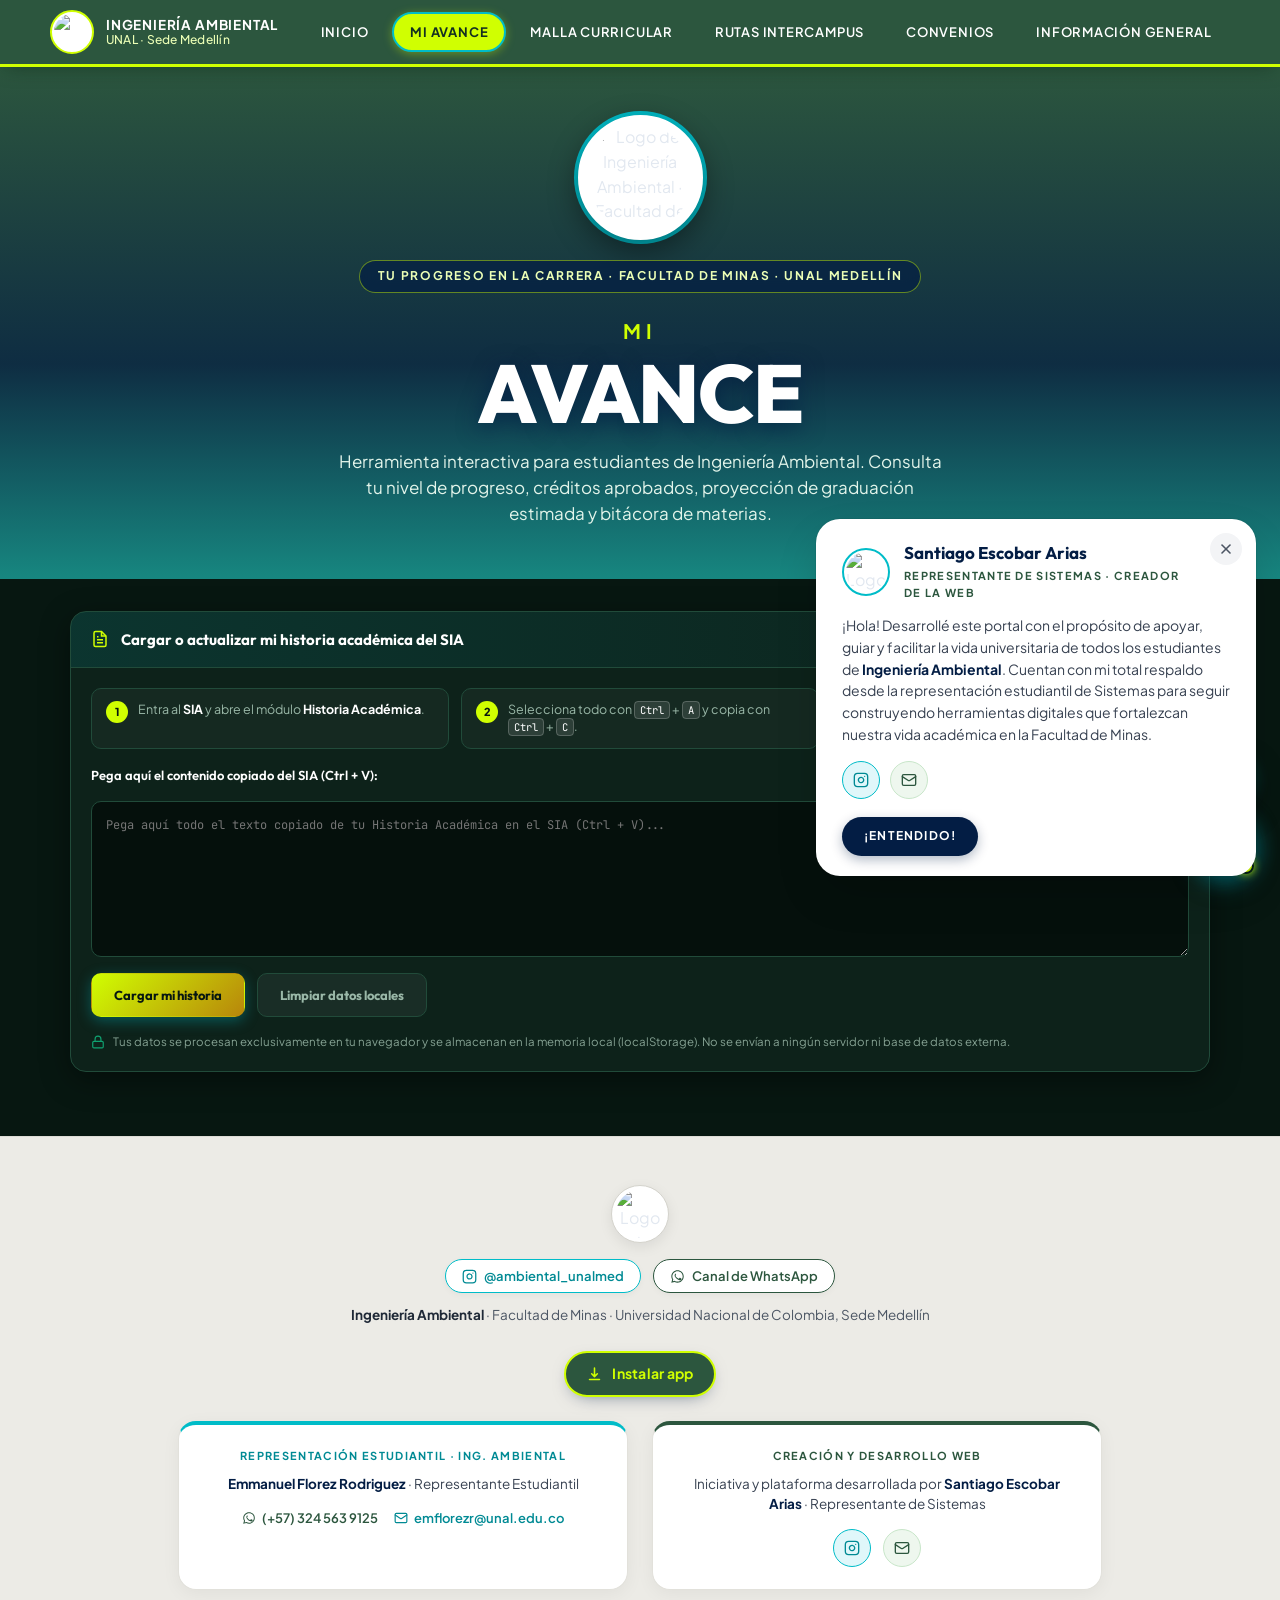
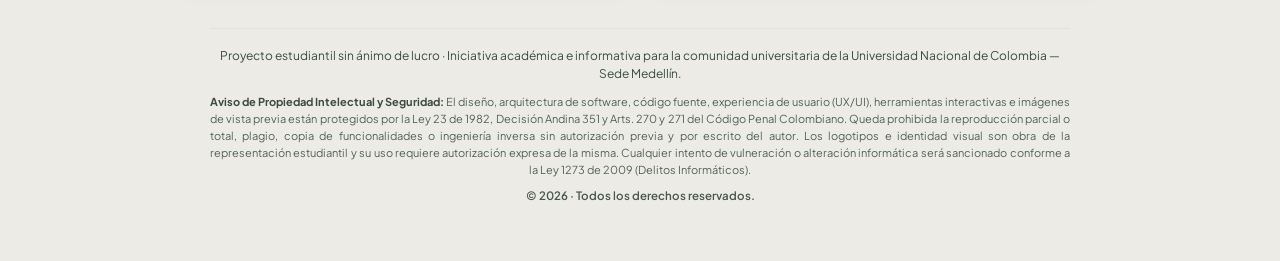
==== commit 5cea5274: "boton instalar" ====
--- a/avance.html
+++ b/avance.html
@@ -11,6 +11,11 @@
   <title>Mi Avance · Ingeniería Ambiental UNAL Medellín</title>
   <meta name="description" content="Consulta tu nivel en la carrera de Ingeniería Ambiental, tu proyección de graduación, créditos aprobados y materias cursadas a partir de tu historia académica del SIA.">
   <link rel="icon" type="image/png" href="img/favicon.png">
+  <link rel="manifest" href="manifest.webmanifest">
+  <meta name="theme-color" content="#2c563e">
+  <link rel="apple-touch-icon" href="img/app/apple-touch-icon.png">
+  <meta name="apple-mobile-web-app-capable" content="yes">
+  <meta name="apple-mobile-web-app-title" content="Ambiental UNAL">
   <link rel="preconnect" href="https://fonts.googleapis.com">
   <link rel="preconnect" href="https://fonts.gstatic.com" crossorigin>
   <link rel="stylesheet" href="https://fonts.googleapis.com/css2?family=Outfit:wght@400;500;600;700;800&family=Plus+Jakarta+Sans:ital,wght@0,400;0,500;0,600;0,700;0,800;1,400;1,600&family=JetBrains+Mono:wght@500;700&display=swap">
@@ -81,6 +86,7 @@
 
   <!-- SCRIPTS -->
   <script src="js/comun.js"></script>
+  <script src="js/instalar.js"></script>
   <script src="js/avance-lector.js"></script>
   <script src="js/avance.js"></script>
   <script src="js/sofia.js" defer></script>
--- a/css/base.css
+++ b/css/base.css
@@ -1149,3 +1149,36 @@
   margin: 0;
   opacity: 0.85;
 }
+
+/* =========================================================
+   Botón "Instalar app" y su ayuda
+   ========================================================= */
+.instalar-fila { display: flex; justify-content: center; margin-top: 14px; }
+.instalar-fila--portada { justify-content: center; margin: 20px 0 4px; }
+.instalar-btn {
+  display: inline-flex; align-items: center; gap: 9px;
+  padding: 10px 20px; border: 2px solid var(--lima-vibrante); border-radius: 999px;
+  background: var(--verde-bosque); color: var(--lima-vibrante);
+  font-family: var(--letra-texto); font-size: 14px; font-weight: 700; letter-spacing: .02em;
+  cursor: pointer; transition: background .15s, color .15s, transform .15s, box-shadow .15s;
+  box-shadow: 0 6px 18px -8px rgba(3, 29, 68, .55);
+}
+.instalar-btn svg { width: 17px; height: 17px; flex: none; }
+.instalar-btn:hover, .instalar-btn:focus-visible { background: var(--lima-vibrante); color: var(--azul-marino); transform: translateY(-1px); }
+.instalar-btn:focus-visible { outline: 3px solid var(--verde-bosque); outline-offset: 3px; }
+
+.instalar-dialogo {
+  width: min(92vw, 420px); padding: 22px 24px; border: 2px solid var(--lima-vibrante); border-radius: 14px;
+  background: var(--verde-bosque); color: #e8eef7;
+  box-shadow: 0 30px 80px -20px rgba(0, 0, 0, .7);
+}
+.instalar-dialogo::backdrop { background: rgba(3, 29, 68, .75); backdrop-filter: blur(3px); }
+.instalar-dialogo__etiqueta { margin: 0 0 6px; font-size: 12px; font-weight: 600; letter-spacing: .1em; text-transform: uppercase; color: var(--lima-vibrante); }
+.instalar-dialogo__titulo { margin: 0 0 12px; font-family: var(--letra-universidad); font-size: 22px; color: #fff; }
+.instalar-dialogo__pasos { margin: 0 0 16px; padding-left: 22px; display: grid; gap: 8px; font-size: 15px; line-height: 1.5; }
+.instalar-dialogo__pasos b { color: #fff; }
+.instalar-dialogo__cerrar {
+  width: 100%; padding: 11px; border: 2px solid var(--lima-vibrante); border-radius: 999px; background: transparent;
+  color: var(--lima-vibrante); font-family: var(--letra-texto); font-size: 14px; font-weight: 700; cursor: pointer;
+}
+.instalar-dialogo__cerrar:hover, .instalar-dialogo__cerrar:focus-visible { background: var(--lima-vibrante); color: var(--azul-marino); }
